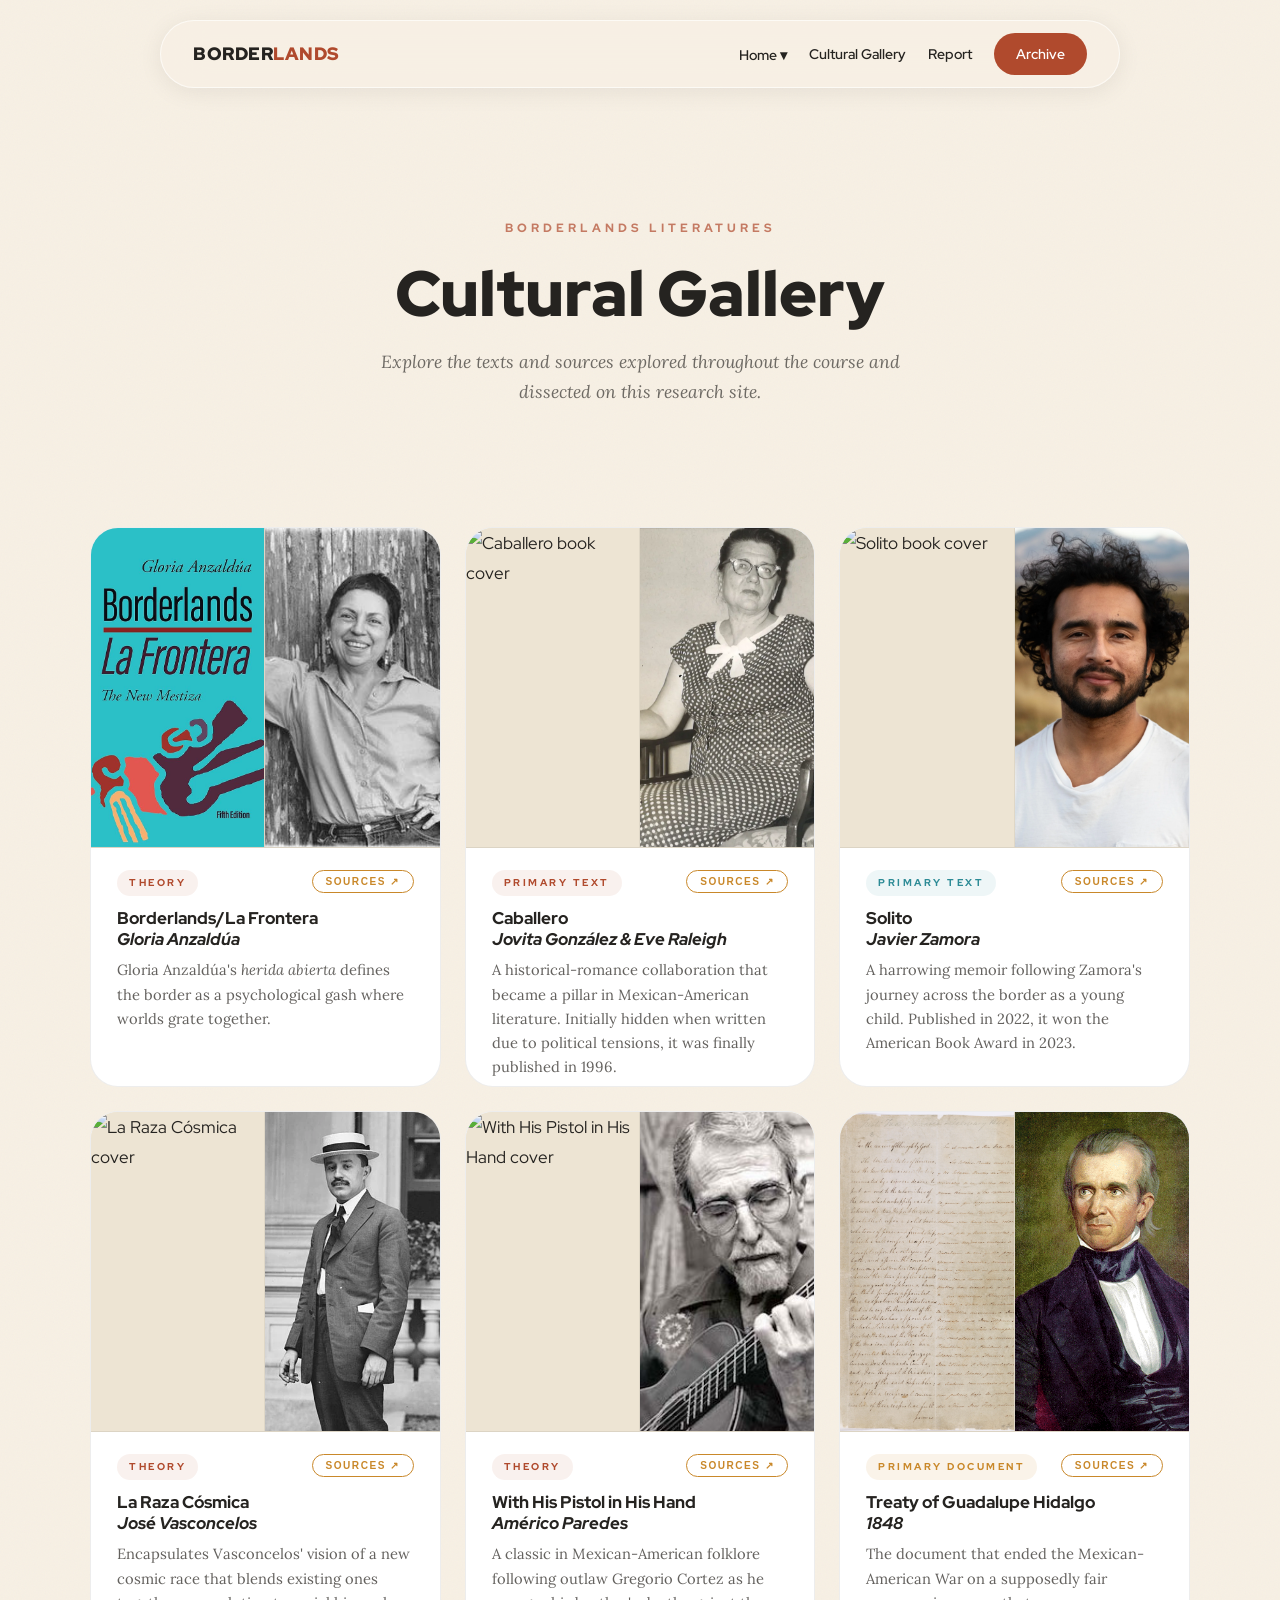
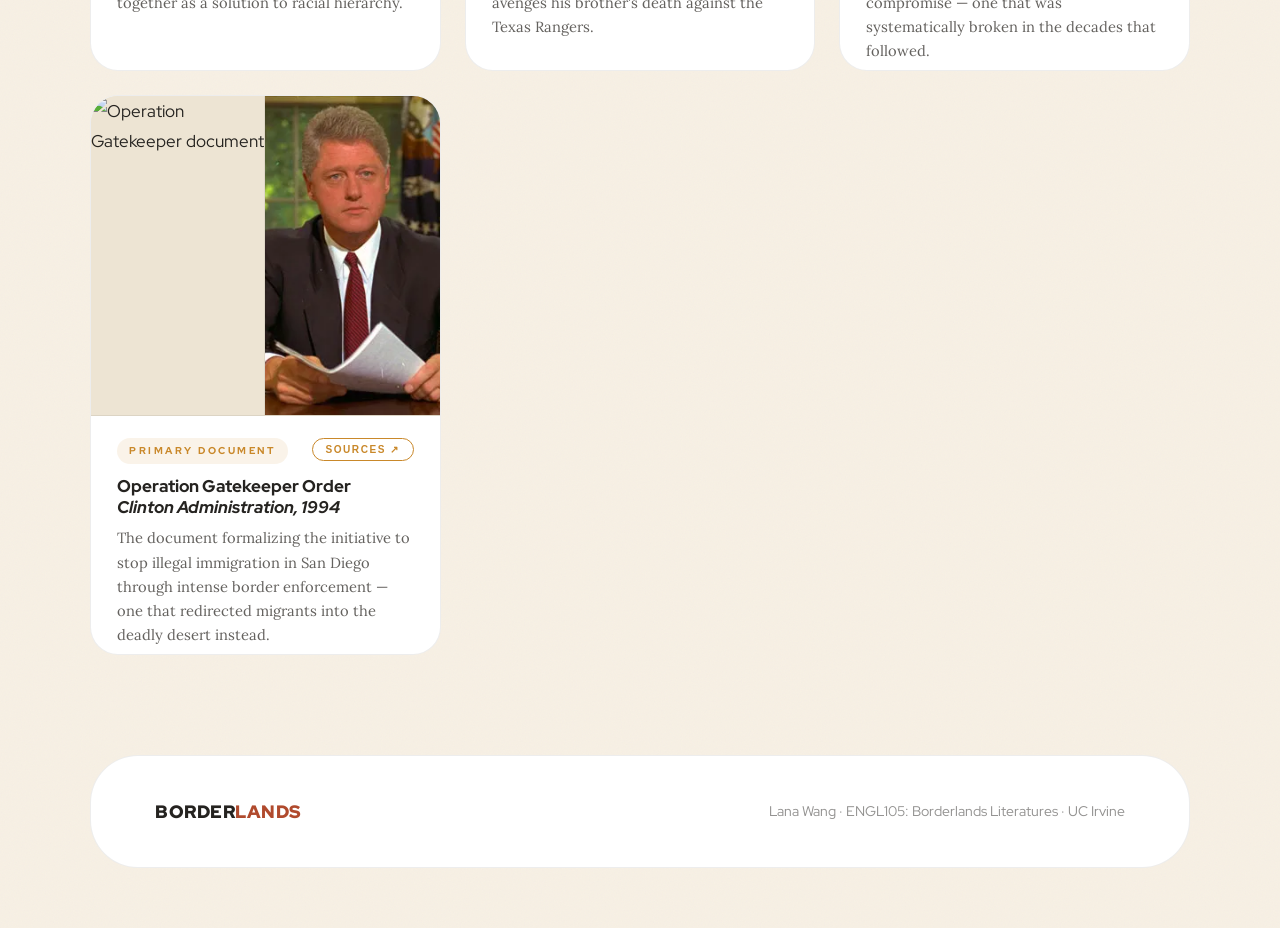
==== gallery.html @ cd2f0e95 "Add files via upload Uploading all files." ====
<!DOCTYPE html>
<html lang="en">
<head>
    <meta charset="UTF-8">
    <meta name="viewport" content="width=device-width, initial-scale=1.0">
    <title>Cultural Gallery | Borderlands</title>
    <link href="https://fonts.googleapis.com/css2?family=Red+Hat+Display:ital,wght@0,400;0,500;0,800;0,900;1,400&family=Lora:ital,wght@0,400;1,400;1,600&display=swap" rel="stylesheet">
    <link rel="stylesheet" href="style.css">
    <link rel="stylesheet" href="otherstyle.css">
</head>
<body>

    <nav class="glass-nav">
        <div class="logo">Border<span>lands</span></div>
        <div class="nav-links">
            <div class="dropdown">
                <a href="index.html" class="dropbtn">Home <span class="chevron">▾</span></a>
                <div class="dropdown-content">
                    <a href="index.html#definition">01. What Is the Borderlands?</a>
                    <a href="index.html#context">02. Historical Context</a>
                    <a href="index.html#anchor">03. Guiding Thread: Caballero</a>
                    <a href="index.html#solito">04. Modern Reality: Solito</a>
                    <a href="index.html#theory">05. Theory</a>
                    <a href="index.html#intersections">06. Intersections</a>
                </div>
            </div>
            <!-- <a href="solidarities.html">Solidarities</a> -->
            <a href="gallery.html">Cultural Gallery</a>
            <a href="report.html">Report</a>
            
            <a href="index.html#archive" class="pill-btn">Archive</a>
        </div>
    </nav>

    <main class="container">

        <header class="gallery-hero">
            <p class="gallery-eyebrow">Borderlands Literatures</p>
            <h1 class="gallery-title">Cultural Gallery</h1>
            <p class="gallery-subtitle">Explore the texts and sources explored throughout the course and dissected on this research site.</p>
        </header>

        <div class="gallery-grid">

            <!-- Card 1: Borderlands/La Frontera -->
            <div class="gallery-card-wrapper" id="gc-1">
                <div class="gallery-card-inner">
                    <div class="gallery-card-front">
                        <div class="card-images">
                            <div class="card-img-slot" onclick="openLightbox(this)">
                                <img src="Card1Pic.jpg" alt="Borderlands/La Frontera cover">
                                <div class="img-expand-hint"><span>Expand</span></div>
                            </div>
                            <div class="card-img-slot" onclick="openLightbox(this)">
                                <img src="Card1author.jpg" alt="Gloria Anzaldúa">
                                <div class="img-expand-hint"><span>Expand</span></div>
                            </div>
                        </div>
                        <div class="card-info">
                            <div class="card-info-top">
                                <span class="card-tag tag-text">Theory</span>
                                <button class="sources-flip-btn" onclick="flipCard('gc-1')">Sources ↗</button>
                            </div>
                            <h3>Borderlands/La Frontera<br><em>Gloria Anzaldúa</em></h3>
                            <p>Gloria Anzaldúa's <em>herida abierta</em> defines the border as a psychological gash where worlds grate together.</p>
                        </div>
                    </div>
                    <div class="gallery-card-back">
                        <p class="card-back-label">Source</p>
                        <p class="card-back-title">Borderlands/La Frontera<br><em>Gloria Anzaldúa</em></p>
                        <a href="https://en.wikipedia.org/wiki/Borderlands/La_Frontera:_The_New_Mestiza" target="_blank" class="card-back-link">
                            Borderlands/La Frontera — Wikipedia <span class="link-arrow">→</span>
                         <a href="https://www.auntlute.com/borderlands" target="_blank" class="card-back-link">
                            Borderlands/La Frontera — Aunt Lute<span class="link-arrow">→</span>
                        </a>
                        <p class="card-back-note">A foundational text in Chicana feminist theory and borderlands studies.</p>
                        <button class="card-back-return" onclick="unflipCard('gc-1')">← Back</button>
                    </div>
                </div>
            </div>

            <!-- Card 2: Caballero -->
            <div class="gallery-card-wrapper" id="gc-2">
                <div class="gallery-card-inner">
                    <div class="gallery-card-front">
                        <div class="card-images">
                            <div class="card-img-slot" onclick="openLightbox(this)">
                                <img src="Card2Pic.jpg" alt="Caballero book cover">
                                <div class="img-expand-hint"><span>Expand</span></div>
                            </div>
                            <div class="card-img-slot" onclick="openLightbox(this)">
                                <img src="Card2author.jpg" alt="Jovita González">
                                <div class="img-expand-hint"><span>Expand</span></div>
                            </div>
                        </div>
                        <div class="card-info">
                            <div class="card-info-top">
                                <span class="card-tag tag-text">Primary Text</span>
                                <button class="sources-flip-btn" onclick="flipCard('gc-2')">Sources ↗</button>
                            </div>
                            <h3>Caballero<br><em>Jovita González &amp; Eve Raleigh</em></h3>
                            <p>A historical-romance collaboration that became a pillar in Mexican-American literature. Initially hidden when written due to political tensions, it was finally published in 1996.</p>
                        </div>
                    </div>
                    <div class="gallery-card-back">
                        <p class="card-back-label">Source</p>
                        <p class="card-back-title">Caballero<br><em>Jovita González &amp; Eve Raleigh</em></p>
                        <a href="https://en.wikipedia.org/wiki/Caballero:_A_Historical_Novel" target="_blank" class="card-back-link">
                            Caballero: A Historical Novel — Wikipedia <span class="link-arrow">→</span>
                            
                            <a href="https://www.tamupress.com/book/9780890967003/caballero/" target="_blank" class="card-back-link">
                            Caballero: A Historical Novel — Texas A&M University Press <span class="link-arrow">→</span>
                        </a>
                        <p class="card-back-note">Texas A&amp;M University Press, 1996. Written in the 1930s–40s, the manuscript remained unpublished for decades before its recovery by José Limón.</p>
                        <button class="card-back-return" onclick="unflipCard('gc-2')">← Back</button>
                    </div>
                </div>
            </div>

            <!-- Card 3: Solito -->
            <div class="gallery-card-wrapper" id="gc-3">
                <div class="gallery-card-inner">
                    <div class="gallery-card-front">
                        <div class="card-images">
                            <div class="card-img-slot" onclick="openLightbox(this)">
                                <img src="Card3Pic.jpg" alt="Solito book cover">
                                <div class="img-expand-hint"><span>Expand</span></div>
                            </div>
                            <div class="card-img-slot" onclick="openLightbox(this)">
                                <img src="Card3author.jpg" alt="Javier Zamora">
                                <div class="img-expand-hint"><span>Expand</span></div>
                            </div>
                        </div>
                        <div class="card-info">
                            <div class="card-info-top">
                                <span class="card-tag tag-solito">Primary Text</span>
                                <button class="sources-flip-btn" onclick="flipCard('gc-3')">Sources ↗</button>
                            </div>
                            <h3>Solito<br><em>Javier Zamora</em></h3>
                            <p>A harrowing memoir following Zamora's journey across the border as a young child. Published in 2022, it won the American Book Award in 2023.</p>
                        </div>
                    </div>
                    <div class="gallery-card-back">
                        <p class="card-back-label">Source</p>
                        <p class="card-back-title">Solito<br><em>Javier Zamora</em></p>
                        <a href="https://revista.drclas.harvard.edu/a-review-of-solito-a-memoir/" target="_blank" class="card-back-link">
                            Solito — ReVista Book Review <span class="link-arrow">→</span>
                        </a>
                        <p class="card-back-note">Review written by Juan R. Palomo. Winner of the 2023 American Book Award and the Lukas Book Prize. Zamora crossed the border alone at age nine in 1999.</p>
                        <button class="card-back-return" onclick="unflipCard('gc-3')">← Back</button>
                    </div>
                </div>
            </div>

            <!-- Card 4: La Raza Cósmica -->
            <div class="gallery-card-wrapper" id="gc-4">
                <div class="gallery-card-inner">
                    <div class="gallery-card-front">
                        <div class="card-images">
                            <div class="card-img-slot" onclick="openLightbox(this)">
                                <img src="Card4Pic.jpg" alt="La Raza Cósmica cover">
                                <div class="img-expand-hint"><span>Expand</span></div>
                            </div>
                            <div class="card-img-slot" onclick="openLightbox(this)">
                                <img src="Card4author.jpg" alt="José Vasconcelos">
                                <div class="img-expand-hint"><span>Expand</span></div>
                            </div>
                        </div>
                        <div class="card-info">
                            <div class="card-info-top">
                                <span class="card-tag tag-text">Theory</span>
                                <button class="sources-flip-btn" onclick="flipCard('gc-4')">Sources ↗</button>
                            </div>
                            <h3>La Raza Cósmica<br><em>José Vasconcelos</em></h3>
                            <p>Encapsulates Vasconcelos' vision of a new cosmic race that blends existing ones together as a solution to racial hierarchy.</p>
                        </div>
                    </div>
                    <div class="gallery-card-back">
                        <p class="card-back-label">Source</p>
                        <p class="card-back-title">La Raza Cósmica<br><em>José Vasconcelos</em></p>
                        <a href="https://en.wikipedia.org/wiki/La_raza_c%C3%B3smica" target="_blank" class="card-back-link">
                            La Raza Cósmica — Wikipedia <span class="link-arrow">→</span>
                        </a>
                        <p class="card-back-note">Originally published 1925. A philosophical essay proposing that Latin America would give rise to a universal "fifth race" transcending racial divisions.</p>
                        <button class="card-back-return" onclick="unflipCard('gc-4')">← Back</button>
                    </div>
                </div>
            </div>

            <!-- Card 5: With His Pistol in His Hand -->
            <div class="gallery-card-wrapper" id="gc-5">
                <div class="gallery-card-inner">
                    <div class="gallery-card-front">
                        <div class="card-images">
                            <div class="card-img-slot" onclick="openLightbox(this)">
                                <img src="Card5Pic.jpg" alt="With His Pistol in His Hand cover">
                                <div class="img-expand-hint"><span>Expand</span></div>
                            </div>
                            <div class="card-img-slot" onclick="openLightbox(this)">
                                <img src="Card5author.jpg" alt="Américo Paredes">
                                <div class="img-expand-hint"><span>Expand</span></div>
                            </div>
                        </div>
                        <div class="card-info">
                            <div class="card-info-top">
                                <span class="card-tag tag-text">Theory</span>
                                <button class="sources-flip-btn" onclick="flipCard('gc-5')">Sources ↗</button>
                            </div>
                            <h3>With His Pistol in His Hand<br><em>Américo Paredes</em></h3>
                            <p>A classic in Mexican-American folklore following outlaw Gregorio Cortez as he avenges his brother's death against the Texas Rangers.</p>
                        </div>
                    </div>
                    <div class="gallery-card-back">
                        <p class="card-back-label">Source</p>
                        <p class="card-back-title">With His Pistol in His Hand<br><em>Américo Paredes</em></p>
                        <a href="https://en.wikipedia.org/wiki/With_His_Pistol_in_His_Hand" target="_blank" class="card-back-link">
                            With His Pistol in His Hand — Wikipedia <span class="link-arrow">→</span>
                        </a>
                        <p class="card-back-note">University of Texas Press, 1958. Revolutionized Borderlands studies by centering the corrido tradition and the Gregorio Cortez legend as acts of cultural resistance.</p>
                        <button class="card-back-return" onclick="unflipCard('gc-5')">← Back</button>
                    </div>
                </div>
            </div>

            <!-- Card 6: Treaty of Guadalupe Hidalgo -->
            <div class="gallery-card-wrapper" id="gc-6">
                <div class="gallery-card-inner">
                    <div class="gallery-card-front">
                        <div class="card-images">
                            <div class="card-img-slot" onclick="openLightbox(this)">
                                <img src="Card6Pic.jpg" alt="Treaty of Guadalupe Hidalgo document">
                                <div class="img-expand-hint"><span>Expand</span></div>
                            </div>
                            <div class="card-img-slot" onclick="openLightbox(this)">
                                <img src="Card6author.jpg" alt="Treaty of Guadalupe Hidalgo context">
                                <div class="img-expand-hint"><span>Expand</span></div>
                            </div>
                        </div>
                        <div class="card-info">
                            <div class="card-info-top">
                                <span class="card-tag tag-document">Primary Document</span>
                                <button class="sources-flip-btn" onclick="flipCard('gc-6')">Sources ↗</button>
                            </div>
                            <h3>Treaty of Guadalupe Hidalgo<br><em>1848</em></h3>
                            <p>The document that ended the Mexican-American War on a supposedly fair compromise — one that was systematically broken in the decades that followed.</p>
                        </div>
                    </div>
                    <div class="gallery-card-back">
                        <p class="card-back-label">Source</p>
                        <p class="card-back-title">Treaty of Guadalupe Hidalgo<br><em>1848</em></p>
                        <a href="https://www.archives.gov/milestone-documents/treaty-of-guadalupe-hidalgo" target="_blank" class="card-back-link">
                            Treaty of Guadalupe Hidalgo — National Archives <span class="link-arrow">→</span>
                        </a>
                        <p class="card-back-note">Signed February 2, 1848. Transferred roughly half of Mexico's territory to the US and promised property rights to Mexican residents — promises rarely honored.</p>
                        <button class="card-back-return" onclick="unflipCard('gc-6')">← Back</button>
                    </div>
                </div>
            </div>

            <!-- Card 7: Operation Gatekeeper -->
            <div class="gallery-card-wrapper" id="gc-7">
                <div class="gallery-card-inner">
                    <div class="gallery-card-front">
                        <div class="card-images">
                            <div class="card-img-slot" onclick="openLightbox(this)">
                                <img src="Card7Pic.jpg" alt="Operation Gatekeeper document">
                                <div class="img-expand-hint"><span>Expand</span></div>
                            </div>
                            <div class="card-img-slot" onclick="openLightbox(this)">
                                <img src="Card7author.jpg" alt="Operation Gatekeeper border enforcement">
                                <div class="img-expand-hint"><span>Expand</span></div>
                            </div>
                        </div>
                        <div class="card-info">
                            <div class="card-info-top">
                                <span class="card-tag tag-document">Primary Document</span>
                                <button class="sources-flip-btn" onclick="flipCard('gc-7')">Sources ↗</button>
                            </div>
                            <h3>Operation Gatekeeper Order<br><em>Clinton Administration, 1994</em></h3>
                            <p>The document formalizing the initiative to stop illegal immigration in San Diego through intense border enforcement — one that redirected migrants into the deadly desert instead.</p>
                        </div>
                    </div>
                    <div class="gallery-card-back">
                        <p class="card-back-label">Source</p>
                        <p class="card-back-title">Operation Gatekeeper Order<br><em>Clinton Administration, 1994</em></p>
                        <a href="https://clinton.presidentiallibraries.us/items/show/36264" target="_blank" class="card-back-link">
                            Operation Gatekeeper — Clinton Digital Library <span class="link-arrow">→</span>
                        </a>
                        <p class="card-back-note">Launched October 1, 1994. By militarizing the San Diego corridor, it funneled migrants into Arizona and New Mexico deserts, where thousands died in the years that followed.</p>
                        <button class="card-back-return" onclick="unflipCard('gc-7')">← Back</button>
                    </div>
                </div>
            </div>

        </div>
    </main>

    <!-- Lightbox -->
    <div class="lightbox" id="lightbox" onclick="closeLightboxBg(event)">
        <div class="lightbox-inner">
            <button class="lightbox-close" onclick="closeLightbox()">✕</button>
            <img id="lightbox-img" src="" alt="">
            <p class="lightbox-caption" id="lightbox-caption"></p>
        </div>
    </div>

    <!-- Footer -->
    <footer class="gallery-footer">
        <div class="logo">Border<span>lands</span></div>
        <p>Lana Wang · ENGL105: Borderlands Literatures · UC Irvine</p>
    </footer>

    <script>
        function flipCard(id) {
            document.getElementById(id).classList.add('flipped');
        }
        function unflipCard(id) {
            document.getElementById(id).classList.remove('flipped');
        }

        /* Pull src and alt directly from the <img> inside the clicked slot */
        function openLightbox(slot) {
            event.stopPropagation();
            const img = slot.querySelector('img');
            document.getElementById('lightbox-img').src = img.src;
            document.getElementById('lightbox-img').alt = img.alt;
            document.getElementById('lightbox-caption').textContent = img.alt;
            document.getElementById('lightbox').classList.add('active');
            document.body.style.overflow = 'hidden';
        }
        function closeLightboxBg(e) {
            if (e.target === document.getElementById('lightbox')) closeLightbox();
        }
        function closeLightbox() {
            document.getElementById('lightbox').classList.remove('active');
            document.body.style.overflow = '';
        }
        document.addEventListener('keydown', (e) => {
            if (e.key === 'Escape') closeLightbox();
        });
    </script>

</body>
</html>
---- style.css ----
/* ============================================================
   CABALLERO AS COMPASS — style.css
   ============================================================ */

/* --- 00. CORE VARIABLES & RESET --- */
:root {
    --terracotta: #B04A2D;
    --terracotta-light: rgba(176, 74, 45, 0.08);
    --turquoise: #2D8B96;
    --turquoise-light: rgba(45, 139, 150, 0.08);
    --gold: #C9882A;
    --gold-light: rgba(201, 136, 42, 0.1);
    --sand: #F7F0E4;
    --sand-dark: #EDE4D3;
    --white: #ffffff;
    --charcoal: #252320;
    --charcoal-mid: #3D3A36;
    --light-border: rgba(0, 0, 0, 0.07);
    --radius-card: 36px;
    --radius-sm: 18px;
}

*, *::before, *::after { box-sizing: border-box; margin: 0; padding: 0; }

html { scroll-behavior: smooth; }

body {
    font-family: 'Red Hat Display', sans-serif;
    background-color: var(--sand);
    color: var(--charcoal);
    line-height: 1.8;
    font-size: 1.05rem;
    /* Subtle grain texture */
    background-image: url("data:image/svg+xml,%3Csvg xmlns='http://www.w3.org/2000/svg' width='300' height='300'%3E%3Cfilter id='n'%3E%3CfeTurbulence type='fractalNoise' baseFrequency='0.75' numOctaves='4' stitchTiles='stitch'/%3E%3C/filter%3E%3Crect width='300' height='300' filter='url(%23n)' opacity='0.03'/%3E%3C/svg%3E");
}

.container { width: 90%; max-width: 1100px; margin: 0 auto; }

/* --- 01. NAVIGATION --- */
.glass-nav {
    display: flex;
    justify-content: space-between;
    align-items: center;
    background: rgba(247, 240, 228, 0.88);
    backdrop-filter: blur(20px);
    -webkit-backdrop-filter: blur(20px);
    padding: 12px 32px;
    margin: 20px auto;
    width: 88%;
    max-width: 960px;
    border-radius: 100px;
    border: 1px solid rgba(255, 255, 255, 0.6);
    position: sticky;
    top: 20px;
    z-index: 2000;
    box-shadow: 0 4px 24px rgba(0,0,0,0.07);
}

.logo {
    font-weight: 900;
    text-transform: uppercase;
    font-size: 1.15rem;
    letter-spacing: 0.5px;
}
.logo span { color: var(--terracotta); }

.nav-links { display: flex; align-items: center; gap: 22px; }
.nav-links a {
    text-decoration: none;
    color: var(--charcoal);
    font-weight: 600;
    font-size: 0.9rem;
    transition: color 0.2s;
}
.nav-links a:hover { color: var(--terracotta); }

.pill-btn {
    background: var(--terracotta);
    color: white !important;
    padding: 8px 22px;
    border-radius: 50px;
    transition: background 0.2s, transform 0.15s !important;
}
.pill-btn:hover { background: #923e24 !important; transform: translateY(-1px); }

.dropdown { position: relative; }
.dropdown-content {
    visibility: hidden;
    opacity: 0;
    position: absolute;
    background-color: var(--white);
    min-width: 270px;
    border-radius: 24px;
    padding: 10px;
    top: calc(100% + 10px);
    left: 50%;
    transform: translateX(-50%) translateY(8px);
    z-index: 2001;
    transition: all 0.25s cubic-bezier(0.16, 1, 0.3, 1);
    box-shadow: 0 20px 50px rgba(0,0,0,0.12);
    border: 1px solid var(--light-border);
}
.dropdown:hover .dropdown-content {
    visibility: visible;
    opacity: 1;
    transform: translateX(-50%) translateY(0);
}
.dropdown-content a {
    padding: 10px 18px;
    display: block;
    font-size: 0.84rem !important;
    font-weight: 500;
    text-decoration: none;
    border-radius: 14px;
    transition: background 0.15s, color 0.15s;
}
.dropdown-content a:hover {
    background-color: var(--sand);
    color: var(--terracotta);
}

/* --- 02. SCROLL REVEAL --- */
.reveal {
    opacity: 0;
    transform: translateY(32px);
    transition: opacity 0.7s cubic-bezier(0.16, 1, 0.3, 1),
                transform 0.7s cubic-bezier(0.16, 1, 0.3, 1);
}
.reveal.revealed {
    opacity: 1;
    transform: translateY(0);
}

/* --- 03. HERO --- */
#hero {
    position: relative;
    padding: 110px 0 80px;
    overflow: hidden;
}

.hero-inner {
    position: relative;
    z-index: 2;
    text-align: center;
}

.hero-eyebrow {
    font-size: 0.75rem;
    font-weight: 800;
    letter-spacing: 4px;
    text-transform: uppercase;
    color: var(--terracotta);
    opacity: 0.7;
    margin-bottom: 30px;
}

.dynamic-title {
    display: flex;
    flex-direction: column;
    align-items: center;
    line-height: 1;
    margin-bottom: 44px;
    gap: 8px;
}
.top-line {
    font-size: clamp(4.5rem, 9vw, 8rem);
    color: var(--terracotta);
    font-weight: 900;
    letter-spacing: -4px;
    font-style: italic;
    font-family: 'Lora', serif;
    line-height: 1;
}
.middle-line {
    font-size: 1.4rem;
    color: var(--gold);
    letter-spacing: 8px;
    text-transform: uppercase;
    font-weight: 500;
    line-height: 1;
}
.bottom-line {
    font-size: clamp(3.5rem, 7vw, 6.5rem);
    color: var(--charcoal);
    font-weight: 900;
    letter-spacing: -2px;
    text-transform: uppercase;
    line-height: 1;
}

.subtitle {
    font-size: 1.2rem;
    max-width: 560px;
    margin: 0 auto 48px;
    opacity: 0.7;
    line-height: 1.7;
    font-family: 'Lora', serif;
    font-style: italic;
}
.subtitle em {
    display: block;
    font-size: 0.9rem;
    opacity: 0.6;
    margin-top: 6px;
    font-family: 'Red Hat Display', sans-serif;
    font-style: normal;
    font-weight: 500;
    letter-spacing: 0.5px;
}

.hero-guiding-q {
    display: block;
    width: 100%;
    max-width: 100%;
    background: var(--white);
    border: 1px solid var(--light-border);
    border-left: 4px solid var(--terracotta);
    border-radius: var(--radius-sm);
    padding: 28px 40px;
    text-align: left;
    box-shadow: 0 4px 20px rgba(0,0,0,0.05);
}
.gq-label {
    display: block;
    font-size: 0.72rem;
    font-weight: 800;
    text-transform: uppercase;
    letter-spacing: 3px;
    color: var(--terracotta);
    margin-bottom: 12px;
}
.hero-guiding-q p {
    font-family: 'Lora', serif;
    font-style: italic;
    font-size: 1.35rem;
    line-height: 1.6;
    color: var(--charcoal-mid);
}

/* Decorative background elements */
.hero-deco { position: absolute; inset: 0; z-index: 1; pointer-events: none; overflow: hidden; }
.deco-circle {
    position: absolute;
    border-radius: 50%;
    border: 1.5px solid rgba(176, 74, 45, 0.12);
}
.deco-c1 {
    width: 600px; height: 600px;
    top: -200px; right: -160px;
}
.deco-c2 {
    width: 320px; height: 320px;
    bottom: -80px; left: -80px;
    border-color: rgba(45, 139, 150, 0.1);
}
.deco-line {
    position: absolute;
    bottom: 0; left: 0; right: 0;
    height: 1px;
    background: linear-gradient(90deg, transparent, rgba(0,0,0,0.06), transparent);
}

/* --- 04. SECTION HEADERS --- */
.content-section {
    padding: 100px 0;
    border-bottom: 1px solid rgba(0,0,0,0.05);
}

.section-header {
    display: flex;
    align-items: baseline;
    gap: 20px;
    margin-bottom: 50px;
}
.section-num {
    font-size: 0.75rem;
    font-weight: 900;
    letter-spacing: 3px;
    color: var(--terracotta);
    opacity: 0.5;
    flex-shrink: 0;
    padding-top: 4px;
}
.section-header h2 {
    font-size: clamp(2rem, 3.5vw, 2.8rem);
    font-weight: 900;
    line-height: 1.1;
}
.solito-header .section-num { color: var(--turquoise); }
.solito-section .section-header h2 { color: var(--charcoal); }

/* --- 05. INTRO CARD (Section 01) --- */
.rich-card {
    background: var(--white);
    border-radius: var(--radius-card);
    padding: 44px;
    border: 1px solid var(--light-border);
    margin-bottom: 40px;
}
.intro-card {
    background: var(--charcoal);
    color: var(--white);
    padding: 60px;
}
.intro-layout {
    display: grid;
    grid-template-columns: 1.5fr 1fr;
    gap: 60px;
    align-items: center;
}
.lead-in {
    font-size: 1.75rem;
    font-weight: 800;
    color: var(--gold);
    line-height: 1.3;
    margin-bottom: 18px;
}
.intro-text p:not(.lead-in) { opacity: 0.8; font-size: 1.1rem; }
.side-quote {
    font-family: 'Lora', serif;
    font-style: italic;
    border-left: 2px solid var(--gold);
    padding-left: 22px;
    opacity: 0.85;
    line-height: 1.6;
    font-size: 1rem;
}
.side-quote cite {
    display: block;
    font-style: normal;
    font-size: 0.8rem;
    opacity: 0.6;
    margin-top: 10px;
    font-family: 'Red Hat Display', sans-serif;
}

/* --- 06. MAP & TIMELINE --- */
.map-timeline-wrapper {
    display: flex;
    flex-direction: column;
    align-items: center;
    width: 100%;
}

.vertical-slider-box {
    position: relative;
    width: fit-content;
    height: 500px;
    overflow: hidden;
    border-radius: 24px;
    margin: 0 auto;
    box-shadow: 0 12px 40px rgba(0,0,0,0.1);
}

.map-layer {
    position: relative;
    height: 500px;
    pointer-events: none;
}
.middle-map, .foreground-map {
    position: absolute;
    inset: 0;
}
.map-layer img {
    width: auto;
    height: 100%;
    display: block;
    object-fit: contain;
}

.visual-scrub-bar {
    position: absolute;
    top: 0; left: 0;
    width: 3px; height: 100%;
    background: var(--terracotta);
    z-index: 10;
    pointer-events: none;
    box-shadow: 0 0 10px rgba(176, 74, 45, 0.4);
}

.map-slider-overlay {
    position: absolute;
    width: 100%; height: 100%;
    top: 0; left: 0;
    background: transparent;
    appearance: none;
    -webkit-appearance: none;
    z-index: 15;
    cursor: ew-resize;
}
.map-slider-overlay::-webkit-slider-thumb {
    appearance: none;
    -webkit-appearance: none;
    width: 10px; height: 1000px;
    background: transparent;
}

.timeline-container {
    position: relative;
    width: 100%;
    max-width: 100%;
    margin: 0 auto 28px;
    padding-top: 38px;
}
.timeline-labels {
    position: absolute;
    top: 0; left: 0;
    width: 100%; height: 28px;
}
.timeline-labels span {
    position: absolute;
    font-weight: 900;
    font-size: 0.8rem;
    letter-spacing: 1px;
    white-space: nowrap;
    opacity: 0.6;
}
.static-year-start { left: 0; }
.static-year-mid { left: 70%; transform: translateX(-50%); }
.static-year-end { right: 0; }

.timeline-track {
    width: 100%; height: 3px;
    background: rgba(0,0,0,0.08);
    position: relative;
    border-radius: 10px;
}
.timeline-slider {
    position: absolute;
    width: 100%;
    top: -10px; left: 0;
    margin: 0; padding: 0;
    appearance: none;
    -webkit-appearance: none;
    background: transparent;
    z-index: 25;
    cursor: pointer;
}
.timeline-slider::-webkit-slider-thumb {
    -webkit-appearance: none;
    appearance: none;
    height: 22px; width: 22px;
    background: var(--terracotta);
    border-radius: 50%;
    border: 4px solid var(--sand);
    box-shadow: 0 3px 10px rgba(176, 74, 45, 0.35);
    cursor: pointer;
    margin-top: -10px;
    transition: transform 0.15s;
}
.timeline-slider::-webkit-slider-thumb:hover { transform: scale(1.15); }
.timeline-slider::-moz-range-thumb {
    height: 22px; width: 22px;
    background: var(--terracotta);
    border-radius: 50%;
    border: none;
    box-shadow: 0 3px 10px rgba(176, 74, 45, 0.35);
    cursor: pointer;
}
.timeline-slider::-webkit-slider-runnable-track {
    width: 100%; height: 3px;
    cursor: pointer;
    background: transparent;
}

/* --- 07. CONTEXT COLUMNS --- */
.context-columns {
    display: flex;
    flex-direction: column;
    gap: 60px;
    margin-top: 60px;
}
.mini-label {
    font-size: 0.72rem;
    text-transform: uppercase;
    letter-spacing: 3px;
    margin-bottom: 20px;
    font-weight: 800;
    text-align: center;
    padding-bottom: 10px;
}
.caballero-label {
    color: var(--terracotta);
    border-bottom: 2px solid var(--terracotta-light);
}
.solito-label {
    color: var(--turquoise);
    border-bottom: 2px solid var(--turquoise-light);
}
.context-node { border-left: 5px solid var(--gold) !important; margin-bottom: 10px; }
.context-node summary { padding: 32px 36px !important; }
.context-node .expanded-content { padding-left: 36px !important; }
.theme-solito.context-node { border-left-color: var(--turquoise) !important; }
.map-card { margin-bottom: 0; }
.map-caption {
    margin-top: 28px;
    font-family: 'Lora', serif;
    font-style: italic;
    font-size: 1rem;
    line-height: 1.75;
    color: var(--charcoal-mid);
    opacity: 0.75;
    border-top: 1px solid var(--light-border);
    padding-top: 20px;
}
.context-columns { margin-top: 40px; }

/* --- 08. ANALYSIS ACCORDION CARDS --- */
.analysis-stack { display: flex; flex-direction: column; gap: 16px; }

.analysis-node {
    background: var(--white);
    border-radius: var(--radius-card);
    border: 1px solid var(--light-border);
    border-left: 8px solid var(--terracotta);
    overflow: hidden;
    list-style: none;
    transition: box-shadow 0.25s, transform 0.25s;
}
.analysis-node:hover {
    box-shadow: 0 8px 28px rgba(0,0,0,0.07);
    transform: translateY(-1px);
}
.analysis-node[open] {
    box-shadow: 0 12px 36px rgba(0,0,0,0.09);
}
.analysis-node summary {
    padding: 44px 40px;
    cursor: pointer;
    list-style: none;
    display: flex;
    justify-content: space-between;
    align-items: center;
    gap: 20px;
    user-select: none;
}
.analysis-node summary::-webkit-details-marker { display: none; }

.summary-content { display: flex; align-items: center; gap: 24px; flex: 1; min-width: 0; }
.step-num {
    font-weight: 900;
    color: var(--gold);
    font-size: 1.3rem;
    flex-shrink: 0;
    width: 36px;
}
.summary-text h4 {
    font-weight: 800;
    text-transform: uppercase;
    font-size: 0.82rem;
    letter-spacing: 1px;
    color: var(--terracotta);
    margin-bottom: 6px;
}
.summary-text p {
    font-size: 1.05rem;
    color: var(--charcoal);
    opacity: 0.72;
    line-height: 1.5;
    max-width: 680px;
}
.expand-icon {
    font-size: 1.5rem;
    color: var(--gold);
    transition: transform 0.3s cubic-bezier(0.16, 1, 0.3, 1),
                color 0.2s;
    flex-shrink: 0;
    line-height: 1;
    font-weight: 300;
}
.analysis-node[open] .expand-icon {
    transform: rotate(135deg);
    color: var(--terracotta);
}

.expanded-content {
    padding: 40px 40px 52px 100px;
    border-top: 1px solid var(--light-border);
    background: #fefcf9;
    font-family: 'Lora', serif;
    font-size: 1.15rem;
    line-height: 1.9;
    color: var(--charcoal-mid);
}

/* --- 09. SOLITO THEME --- */
.solito-section .section-header { /* handled by .solito-header */ }
.theme-solito { border-left: 8px solid var(--turquoise) !important; }
.theme-solito .step-num,
.theme-solito .expand-icon { color: var(--turquoise); }
.theme-solito h4 { color: var(--turquoise) !important; }
.theme-solito[open] .expand-icon { color: var(--turquoise); filter: brightness(0.8); }

/* --- 10. BLOCKQUOTES --- */
.analysis-quote {
    font-family: 'Lora', serif;
    font-style: italic;
    border-left: 3px solid var(--turquoise);
    padding: 16px 24px;
    margin: 28px 0;
    background: var(--turquoise-light);
    border-radius: 0 var(--radius-sm) var(--radius-sm) 0;
    color: var(--charcoal);
    line-height: 1.7;
    font-size: 1.1rem;
}
.analysis-quote.quote-terracotta {
    border-left-color: var(--terracotta);
    background: var(--terracotta-light);
}
.analysis-quote cite {
    display: block;
    font-style: normal;
    font-family: 'Red Hat Display', sans-serif;
    font-size: 0.8rem;
    opacity: 0.55;
    margin-top: 8px;
}

/* --- 11. GLOSSARY TOOLTIP --- */
.glossary-point {
    border-bottom: 2px dotted var(--terracotta);
    cursor: help;
    font-weight: 700;
    color: var(--terracotta);
    transition: background 0.15s;
}
.glossary-point:hover { background: var(--terracotta-light); border-radius: 3px; }

.solito-section .glossary-point {
    border-bottom-color: var(--turquoise);
    color: var(--turquoise);
}
.solito-section .glossary-point:hover { background: var(--turquoise-light); }

/* Hidden definition store */
.glossary-defs { display: none; }

/* Floating tooltip */
.glossary-tooltip {
    position: fixed;
    z-index: 9999;
    background: var(--charcoal);
    color: var(--white);
    padding: 12px 18px;
    border-radius: var(--radius-sm);
    font-size: 0.85rem;
    line-height: 1.5;
    max-width: 280px;
    pointer-events: none;
    opacity: 0;
    transform: translateY(4px);
    transition: opacity 0.2s, transform 0.2s;
    box-shadow: 0 8px 24px rgba(0,0,0,0.2);
}
.glossary-tooltip.visible {
    opacity: 1;
    transform: translateY(0);
}

/* --- 12. THEORY CARDS --- */
.theory-card {
    border-left-width: 8px !important;
    border-left-style: solid !important;
}
.anzaldua { border-left-color: var(--terracotta) !important; }
.vasconcelos { border-left-color: var(--gold) !important; }
.paredes { border-left-color: var(--charcoal-mid) !important; }

.theory-card .summary-content { gap: 20px; }
.theory-card h3 {
    font-size: 1.3rem;
    font-weight: 800;
    margin-bottom: 8px;
}
.theory-card p {
    font-size: 1.05rem;
    opacity: 0.72;
    line-height: 1.55;
    max-width: 700px;
}

.category {
    display: inline-block;
    font-size: 0.68rem;
    font-weight: 800;
    text-transform: uppercase;
    letter-spacing: 2.5px;
    padding: 5px 14px;
    border-radius: 20px;
    margin-bottom: 10px;
}
.cat-terracotta { background: var(--terracotta-light); color: var(--terracotta); }
.cat-gold { background: var(--gold-light); color: var(--gold); }
.cat-charcoal { background: rgba(37, 35, 32, 0.07); color: var(--charcoal-mid); }

.theory-expanded {
    padding-left: 40px; /* theory cards have no step-num, so no deep indent */
}

/* --- 13. INTERSECTIONS GRID --- */
.intersections-grid {
    display: grid;
    grid-template-columns: repeat(3, 1fr);
    gap: 20px;
}
.intersection-card {
    padding: 36px;
    border-radius: var(--radius-card);
    color: var(--white);
    transition: transform 0.25s cubic-bezier(0.16, 1, 0.3, 1),
                box-shadow 0.25s;
}
.intersection-card:hover {
    transform: translateY(-4px);
    box-shadow: 0 16px 40px rgba(0,0,0,0.15);
}
.intersection-card .category {
    background: rgba(255,255,255,0.2);
    color: var(--white);
}
.intersection-card h3 {
    font-size: 1.1rem;
    font-weight: 800;
    margin-bottom: 10px;
    line-height: 1.3;
}
.intersection-card p { font-size: 1rem; opacity: 0.85; line-height: 1.55; }
.theme-gold { background: var(--gold); }
.theme-teal { background: var(--turquoise); }
.theme-charcoal { background: var(--charcoal); }

/* --- 14. FOOTER --- */
.footer-card {
    background: var(--white);
    border: 1px solid var(--light-border);
    padding: 56px 64px;
    border-radius: 48px;
    margin: 40px auto 60px;
    max-width: 1100px;
}
.footer-inner {
    display: flex;
    justify-content: space-between;
    align-items: flex-end;
    gap: 40px;
}
.footer-logo { font-size: 1.3rem; margin-bottom: 12px; }
.footer-sub {
    font-family: 'Lora', serif;
    font-style: italic;
    font-size: 0.95rem;
    color: var(--charcoal-mid);
    opacity: 0.6;
    max-width: 360px;
    line-height: 1.5;
}
.footer-right {
    text-align: right;
    font-size: 0.85rem;
    opacity: 0.5;
    line-height: 1.9;
}
.footer-credit { font-weight: 800; font-size: 1rem; opacity: 1; }

/* --- 15. TYPOGRAPHY UTILITIES --- */
em { font-style: italic; }
strong { font-weight: 800; }

/* --- FLOATING GUIDING QUESTION BUTTON --- */
.gq-float-btn {
    position: fixed;
    right: 10px;
    top: 22%;
    transform: translateY(-50%);
    z-index: 1500;
    display: none;
    cursor: pointer;
    background: none;
    border: none;
    padding: 0;
}
.gq-float-btn.visible { display: flex; }

.gq-float-pill {
    background: var(--terracotta);
    color: var(--white);
    border-radius: 50px;
    padding: 14px 12px;
    font-family: 'Red Hat Display', sans-serif;
    font-size: 0.65rem;
    font-weight: 800;
    text-transform: uppercase;
    letter-spacing: 2.5px;
    box-shadow: 0 4px 16px rgba(176, 74, 45, 0.35);
    transition: transform 0.2s, box-shadow 0.2s;
    white-space: nowrap;
    writing-mode: vertical-rl;
    text-orientation: mixed;
    transform: rotate(180deg);
}
.gq-float-btn:hover .gq-float-pill {
    box-shadow: 0 8px 24px rgba(176, 74, 45, 0.5);
}

.gq-float-popup {
    position: fixed;
    right: 60px;
    top: 22%;
    transform: translateY(-50%) translateX(12px);
    z-index: 1499;
    background: var(--white);
    border: 1px solid var(--light-border);
    border-left: 4px solid var(--terracotta);
    border-radius: var(--radius-sm);
    padding: 24px 32px;
    max-width: 400px;
    box-shadow: 0 12px 40px rgba(0,0,0,0.12);
    opacity: 0;
    pointer-events: none;
    transition: opacity 0.25s cubic-bezier(0.16, 1, 0.3, 1),
                transform 0.25s cubic-bezier(0.16, 1, 0.3, 1);
}
.gq-float-popup.show {
    opacity: 1;
    pointer-events: auto;
    transform: translateY(-50%) translateX(0);
}
.gq-float-popup .gq-label {
    font-size: 0.68rem;
    font-weight: 800;
    text-transform: uppercase;
    letter-spacing: 3px;
    color: var(--terracotta);
    margin-bottom: 10px;
    display: block;
}
.gq-float-popup p {
    font-family: 'Lora', serif;
    font-style: italic;
    font-size: 1.05rem;
    line-height: 1.6;
    color: var(--charcoal-mid);
}

/* --- 16. FLIP CARD SOURCES --- */
.flip-card-wrapper {
    perspective: 1200px;
    margin-bottom: 10px;
}
.flip-card-inner {
    position: relative;
    transition: transform 0.55s cubic-bezier(0.16, 1, 0.3, 1);
    transform-style: preserve-3d;
}
.flip-card-wrapper.flipped .flip-card-inner {
    transform: rotateY(180deg);
}
.flip-card-front,
.flip-card-back {
    backface-visibility: hidden;
    -webkit-backface-visibility: hidden;
}
.flip-card-back {
    position: absolute;
    inset: 0;
    transform: rotateY(180deg);
    background: var(--white);
    color: var(--charcoal);
    border-radius: var(--radius-card);
    padding: 32px 36px;
    display: flex;
    flex-direction: column;
    justify-content: center;
    gap: 14px;
    border: 1px solid var(--light-border);
}
.flip-card-back h5 {
    font-size: 0.7rem;
    font-weight: 800;
    text-transform: uppercase;
    letter-spacing: 3px;
    color: var(--terracotta);
    margin-bottom: 4px;
}
.flip-card-back ul {
    list-style: none;
    display: flex;
    flex-direction: column;
    gap: 8px;
}
.flip-card-back ul li a {
    color: var(--charcoal-mid);
    text-decoration: none;
    font-size: 0.82rem;
    line-height: 1.4;
    border-bottom: 1px solid var(--light-border);
    padding-bottom: 2px;
    transition: color 0.2s, border-color 0.2s;
    word-break: break-all;
}
.flip-card-back ul li a:hover {
    color: var(--terracotta);
    border-bottom-color: var(--terracotta);
}
.sources-btn {
    display: inline-flex;
    align-items: center;
    gap: 6px;
    margin-top: 16px;
    font-size: 0.72rem;
    font-weight: 800;
    text-transform: uppercase;
    letter-spacing: 2px;
    color: var(--gold);
    background: none;
    border: 1.5px solid var(--gold);
    border-radius: 50px;
    padding: 7px 16px;
    cursor: pointer;
    transition: background 0.2s, color 0.2s;
    align-self: flex-start;
}
.sources-btn:hover {
    background: var(--gold);
    color: var(--white);
}
.flip-back-btn {
    display: inline-flex;
    align-items: center;
    gap: 6px;
    font-size: 0.72rem;
    font-weight: 800;
    text-transform: uppercase;
    letter-spacing: 2px;
    color: var(--charcoal-mid);
    background: none;
    border: 1.5px solid var(--light-border);
    border-radius: 50px;
    padding: 7px 16px;
    cursor: pointer;
    transition: border-color 0.2s, color 0.2s;
    margin-top: 8px;
    align-self: flex-start;
}
.flip-back-btn:hover {
    border-color: var(--charcoal-mid);
    color: var(--white);
}

/* --- 17. RESPONSIVE --- */
@media (max-width: 820px) {
    .context-columns { grid-template-columns: 1fr; gap: 50px; }
    .intersections-grid { grid-template-columns: 1fr; }
    .intro-layout { grid-template-columns: 1fr; gap: 36px; }
    .glass-nav { width: 94%; padding: 10px 20px; }
    .expanded-content { padding-left: 40px; }
    .footer-inner { flex-direction: column; align-items: flex-start; }
    .footer-right { text-align: left; }
    .top-line { letter-spacing: -2px; }
}
---- otherstyle.css ----
/* ============================================================
   GALLERY.CSS — Cultural Gallery page styles
   ============================================================ */

/* ── Hero ── */
.gallery-hero {
    padding: 110px 0 60px;
    text-align: center;
}
.gallery-eyebrow {
    font-size: 0.75rem;
    font-weight: 800;
    letter-spacing: 4px;
    text-transform: uppercase;
    color: var(--terracotta);
    opacity: 0.7;
    margin-bottom: 20px;
}
.gallery-title {
    font-size: clamp(2.8rem, 5vw, 4.2rem);
    font-weight: 900;
    line-height: 1.05;
    margin-bottom: 20px;
    color: var(--charcoal);
}
.gallery-subtitle {
    font-family: 'Lora', serif;
    font-style: italic;
    font-size: 1.1rem;
    opacity: 0.65;
    max-width: 560px;
    margin: 0 auto 60px;
    line-height: 1.7;
}

/* ── Grid: 3-col desktop, 2-col laptop, 1-col mobile ── */
.gallery-grid {
    display: grid;
    grid-template-columns: repeat(3, 1fr);
    gap: 24px;
    padding-bottom: 100px;
    align-items: start;
}

/* ── Flip wrapper ── */
.gallery-card-wrapper {
    perspective: 1400px;
}
/* Fixed height so front and back are the same size */
.gallery-card-inner {
    position: relative;
    height: 560px;
    transition: transform 0.6s cubic-bezier(0.16, 1, 0.3, 1);
    transform-style: preserve-3d;
}
.gallery-card-wrapper.flipped .gallery-card-inner {
    transform: rotateY(180deg);
}

/* ── Front & Back shared ── */
.gallery-card-front,
.gallery-card-back {
    backface-visibility: hidden;
    -webkit-backface-visibility: hidden;
    border-radius: 28px;
    border: 1px solid var(--light-border);
    background: var(--white);
    overflow: hidden;
    position: absolute;
    inset: 0;
}

/* Front is just stacked normally (not rotated) */
.gallery-card-front {
    display: flex;
    flex-direction: column;
    cursor: default;
    transition: transform 0.3s cubic-bezier(0.16, 1, 0.3, 1),
                box-shadow 0.3s cubic-bezier(0.16, 1, 0.3, 1);
}
.gallery-card-wrapper:not(.flipped) .gallery-card-front:hover {
    transform: translateY(-4px);
    box-shadow: 0 16px 48px rgba(0,0,0,0.10);
}

.gallery-card-back {
    transform: rotateY(180deg);
    display: flex;
    flex-direction: column;
    justify-content: center;
    padding: 40px 44px;
    gap: 20px;
}

/* ── Dual image row ──
   Fixed height image area; images use contain so nothing is cropped
*/
.card-images {
    display: grid;
    grid-template-columns: 1fr 1fr;
    background: var(--sand-dark);
    border-bottom: 1px solid var(--light-border);
    height: 320px;
    flex-shrink: 0;
}
.card-img-slot {
    position: relative;
    overflow: hidden;
    background: var(--sand-dark);
    cursor: zoom-in;
    display: flex;
    align-items: center;
    justify-content: center;
    height: 100%;
}
.card-img-slot:first-child {
    border-right: 1px solid rgba(0,0,0,0.06);
}
.card-img-slot img {
    width: 100%;
    height: 100%;
    object-fit: cover;
    object-position: center top;
    display: block;
    transition: transform 0.45s cubic-bezier(0.16, 1, 0.3, 1);
}
.card-img-slot:hover img {
    transform: scale(1.05);
}

/* ── Expand hint ── */
.img-expand-hint {
    position: absolute;
    inset: 0;
    background: rgba(37, 35, 32, 0);
    display: flex;
    align-items: flex-end;
    justify-content: flex-start;
    padding: 10px 12px;
    transition: background 0.25s;
    pointer-events: none;
}
.card-img-slot:hover .img-expand-hint {
    background: rgba(37, 35, 32, 0.18);
}
.img-expand-hint span {
    background: rgba(255,255,255,0.95);
    color: var(--charcoal);
    font-size: 0.62rem;
    font-weight: 800;
    text-transform: uppercase;
    letter-spacing: 1.5px;
    padding: 5px 10px;
    border-radius: 50px;
    opacity: 0;
    transform: translateY(4px);
    transition: opacity 0.2s, transform 0.2s;
}
.card-img-slot:hover .img-expand-hint span {
    opacity: 1;
    transform: translateY(0);
}

/* ── Card info ── */
.card-info {
    padding: 22px 26px 26px;
}
.card-info-top {
    display: flex;
    align-items: flex-start;
    justify-content: space-between;
    gap: 12px;
    margin-bottom: 12px;
}
.card-tag {
    display: inline-block;
    font-size: 0.63rem;
    font-weight: 800;
    text-transform: uppercase;
    letter-spacing: 2.5px;
    padding: 4px 12px;
    border-radius: 20px;
    flex-shrink: 0;
}
.tag-text     { background: var(--terracotta-light); color: var(--terracotta); }
.tag-document { background: var(--gold-light);       color: var(--gold); }
.tag-solito   { background: var(--turquoise-light);  color: var(--turquoise); }

.sources-flip-btn {
    display: inline-flex;
    align-items: center;
    gap: 5px;
    font-size: 0.63rem;
    font-weight: 800;
    text-transform: uppercase;
    letter-spacing: 1.5px;
    color: var(--gold);
    background: none;
    border: 1.5px solid var(--gold);
    border-radius: 50px;
    padding: 5px 13px;
    cursor: pointer;
    transition: background 0.2s, color 0.2s;
    white-space: nowrap;
    flex-shrink: 0;
}
.sources-flip-btn:hover {
    background: var(--gold);
    color: var(--white);
}

.card-info h3 {
    font-size: 1.05rem;
    font-weight: 800;
    line-height: 1.3;
    margin-bottom: 7px;
    color: var(--charcoal);
}
.card-info p {
    font-family: 'Lora', serif;
    font-size: 0.92rem;
    line-height: 1.65;
    color: var(--charcoal-mid);
    opacity: 0.8;
    margin: 0;
}

/* ── Back of card ── */
.card-back-label {
    font-size: 0.7rem;
    font-weight: 800;
    text-transform: uppercase;
    letter-spacing: 3px;
    color: var(--terracotta);
}
.card-back-title {
    font-size: 1.3rem;
    font-weight: 800;
    color: var(--charcoal);
    line-height: 1.25;
}
.card-back-title em {
    font-family: 'Lora', serif;
    font-weight: 400;
    font-style: italic;
    font-size: 1.1rem;
    color: var(--charcoal-mid);
    display: block;
}
.card-back-link {
    display: flex;
    align-items: center;
    gap: 10px;
    text-decoration: none;
    color: var(--charcoal);
    font-size: 1.05rem;
    font-weight: 700;
    line-height: 1.4;
    border-bottom: 2px solid var(--light-border);
    padding-bottom: 16px;
    transition: color 0.2s, border-color 0.2s;
}
.card-back-link:hover {
    color: var(--terracotta);
    border-bottom-color: var(--terracotta);
}
.link-arrow {
    font-size: 1.1rem;
    flex-shrink: 0;
    transition: transform 0.2s;
}
.card-back-link:hover .link-arrow {
    transform: translateX(4px);
}
.card-back-note {
    font-family: 'Lora', serif;
    font-style: italic;
    font-size: 0.9rem;
    color: var(--charcoal-mid);
    opacity: 0.65;
    line-height: 1.55;
}
.card-back-return {
    display: inline-flex;
    align-items: center;
    gap: 6px;
    font-size: 0.7rem;
    font-weight: 800;
    text-transform: uppercase;
    letter-spacing: 2px;
    color: var(--charcoal-mid);
    background: none;
    border: 1.5px solid var(--light-border);
    border-radius: 50px;
    padding: 8px 18px;
    cursor: pointer;
    transition: border-color 0.2s, color 0.2s;
    align-self: flex-start;
}
.card-back-return:hover {
    border-color: var(--charcoal-mid);
    color: var(--charcoal);
}

/* ── Lightbox ── */
.lightbox {
    position: fixed;
    inset: 0;
    z-index: 9000;
    background: rgba(37, 35, 32, 0.92);
    display: flex;
    align-items: center;
    justify-content: center;
    padding: 40px;
    opacity: 0;
    pointer-events: none;
    transition: opacity 0.3s cubic-bezier(0.16, 1, 0.3, 1);
    backdrop-filter: blur(8px);
    -webkit-backdrop-filter: blur(8px);
}
.lightbox.active {
    opacity: 1;
    pointer-events: auto;
}
.lightbox-inner {
    position: relative;
    max-width: 88vw;
    max-height: 88vh;
    transform: scale(0.94) translateY(12px);
    transition: transform 0.35s cubic-bezier(0.16, 1, 0.3, 1);
    display: flex;
    flex-direction: column;
    align-items: center;
}
.lightbox.active .lightbox-inner {
    transform: scale(1) translateY(0);
}
.lightbox-inner img {
    display: block;
    max-width: 100%;
    max-height: 78vh;
    width: auto;
    height: auto;
    border-radius: 16px;
    box-shadow: 0 32px 80px rgba(0,0,0,0.5);
    object-fit: contain;
    background: var(--sand-dark);
}
.lightbox-caption {
    margin-top: 16px;
    text-align: center;
    color: rgba(255,255,255,0.72);
    font-family: 'Lora', serif;
    font-style: italic;
    font-size: 0.95rem;
}
.lightbox-close {
    position: absolute;
    top: -18px;
    right: -18px;
    width: 40px;
    height: 40px;
    background: var(--white);
    border: none;
    border-radius: 50%;
    font-size: 1rem;
    cursor: pointer;
    display: flex;
    align-items: center;
    justify-content: center;
    color: var(--charcoal);
    box-shadow: 0 4px 16px rgba(0,0,0,0.2);
    transition: transform 0.2s;
    font-weight: 800;
    z-index: 10;
}
.lightbox-close:hover { transform: scale(1.12); }

/* ── Footer ── */
.gallery-footer {
    background: var(--white);
    border: 1px solid var(--light-border);
    padding: 40px 64px;
    border-radius: 48px;
    margin: 0 auto 60px;
    max-width: 1100px;
    display: flex;
    justify-content: space-between;
    align-items: center;
}
.gallery-footer .logo {
    font-weight: 900;
    text-transform: uppercase;
    font-size: 1.1rem;
}
.gallery-footer .logo span { color: var(--terracotta); }
.gallery-footer p { font-size: 0.85rem; opacity: 0.5; }

/* ── Responsive ── */

/* Laptop: 2 columns (769px–1100px) */
@media (max-width: 1100px) and (min-width: 769px) {
    .gallery-grid {
        grid-template-columns: repeat(2, 1fr);
    }
}

/* Tablet / mobile: 1 column */
@media (max-width: 768px) {
    .gallery-grid {
        grid-template-columns: 1fr;
    }
    .gallery-card-inner {
        height: 520px;
    }
    .card-images {
        height: 260px;
    }
    .gallery-footer {
        flex-direction: column;
        gap: 16px;
        padding: 32px;
        text-align: center;
    }
}
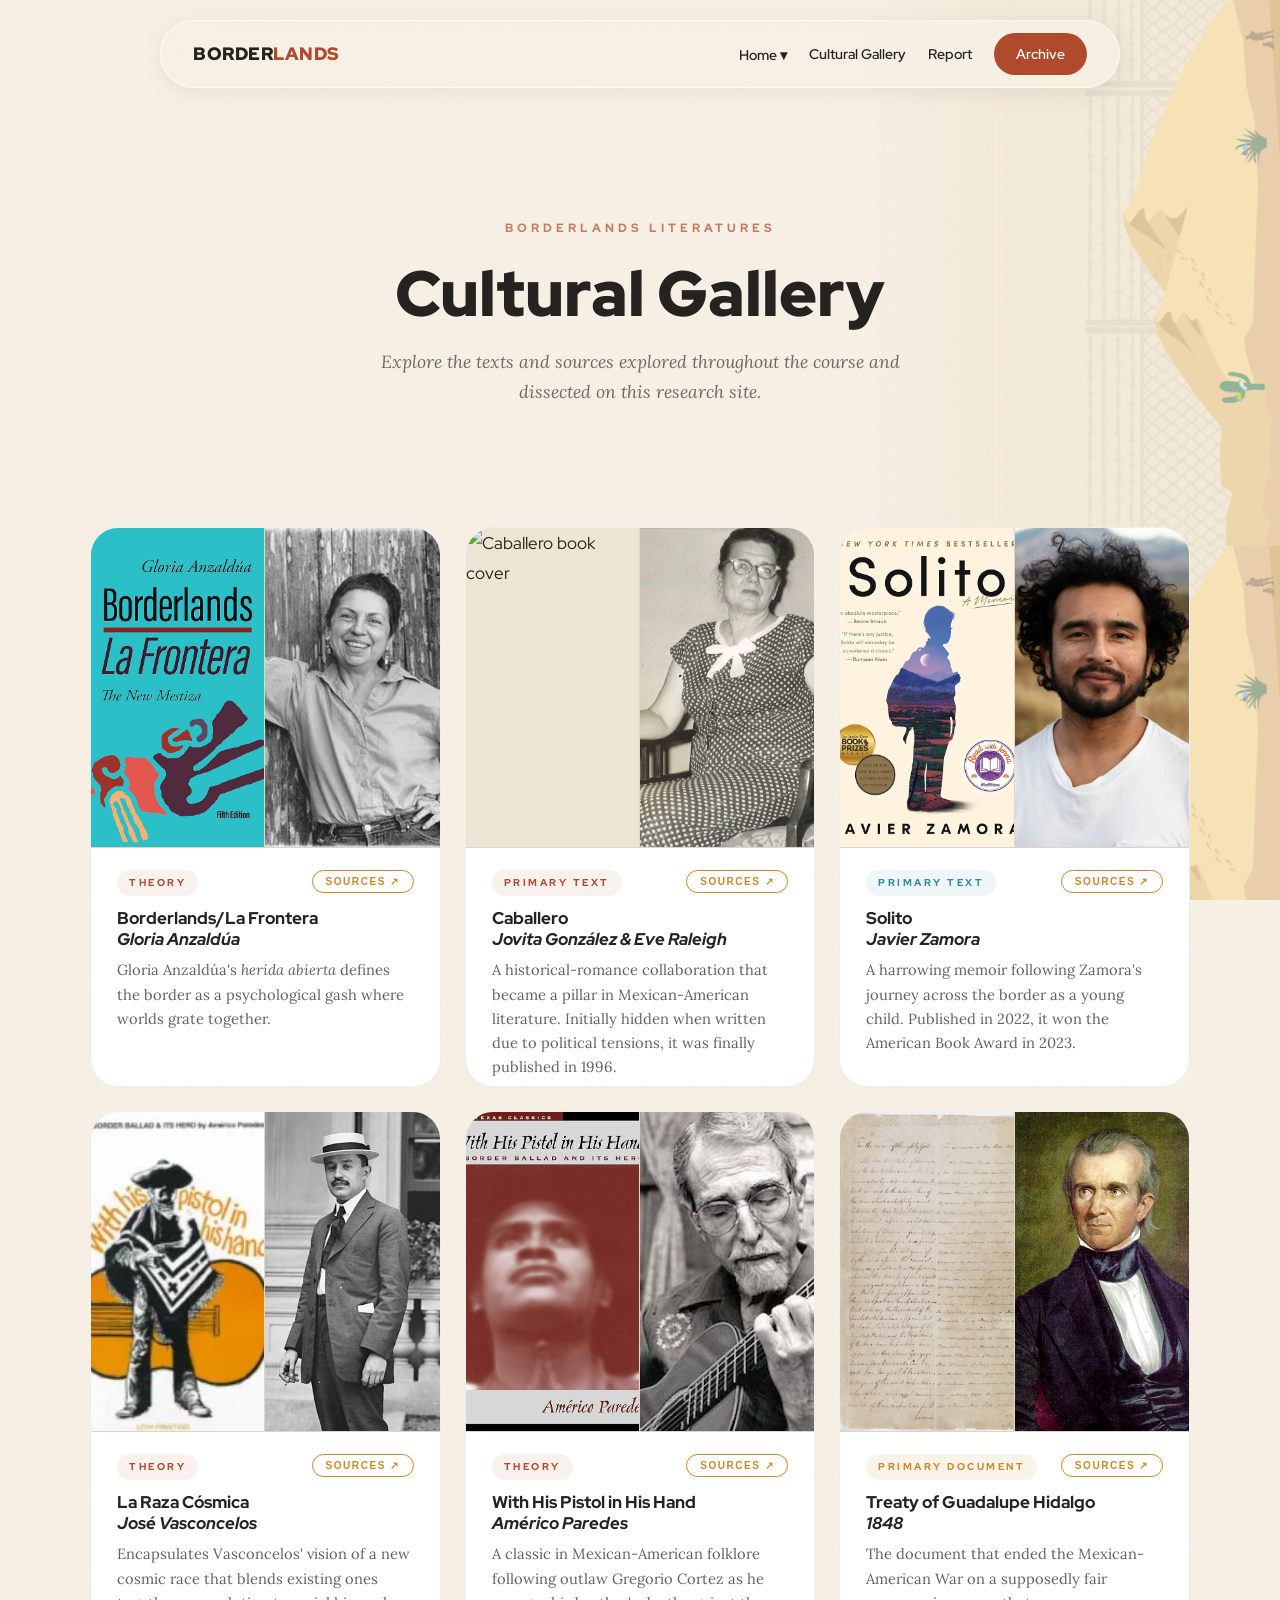
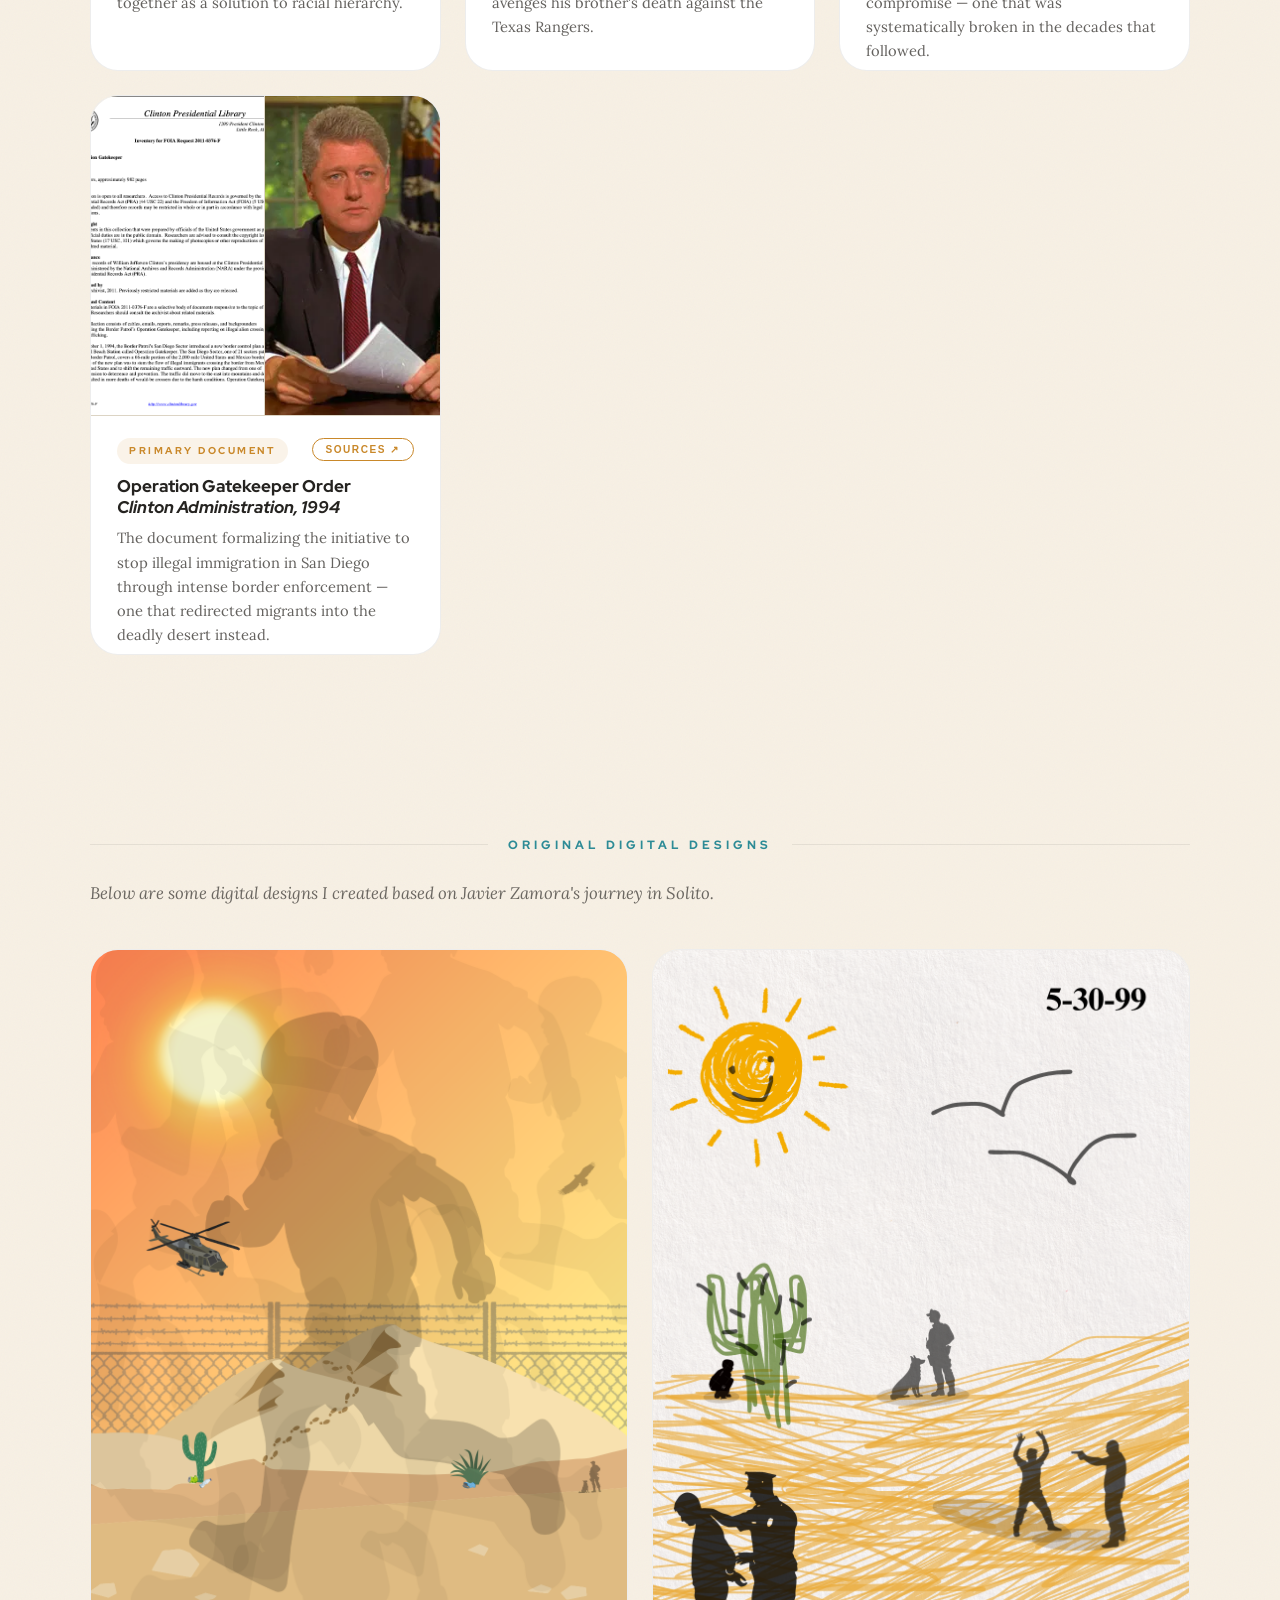
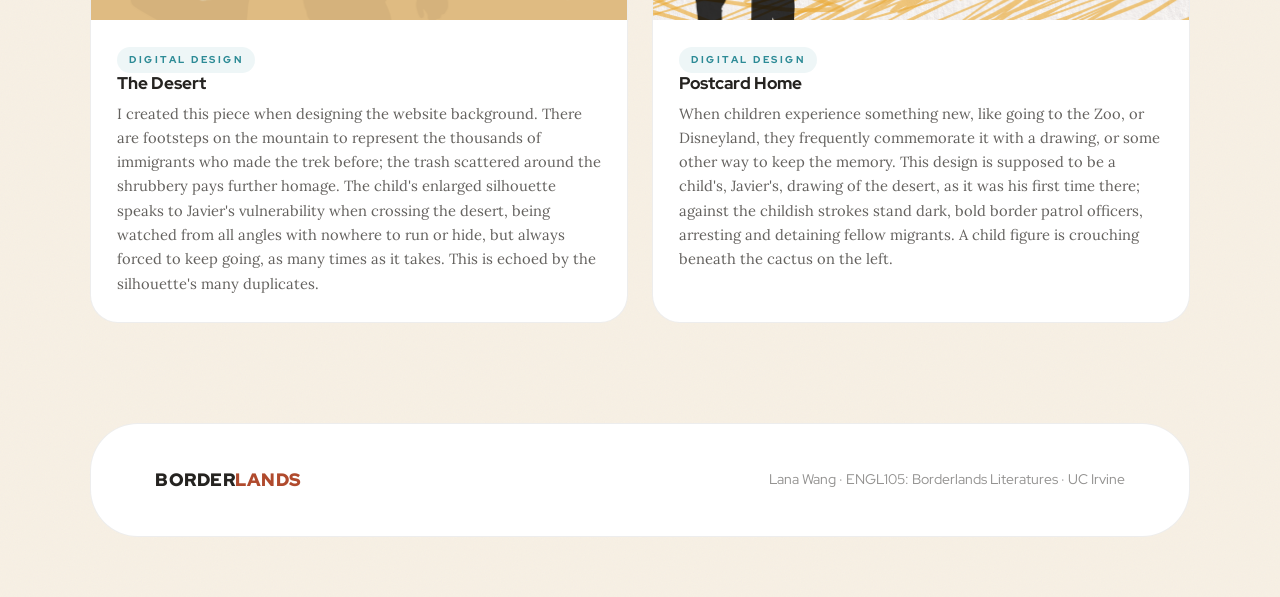
==== commit 252d93cd: "Add files via upload Updated aesthetics and background" ====
--- a/gallery.html
+++ b/gallery.html
@@ -85,7 +85,7 @@
                     <div class="gallery-card-front">
                         <div class="card-images">
                             <div class="card-img-slot" onclick="openLightbox(this)">
-                                <img src="Card2Pic.jpg" alt="Caballero book cover">
+                                <img src="Card2pic.jpg" alt="Caballero book cover">
                                 <div class="img-expand-hint"><span>Expand</span></div>
                             </div>
                             <div class="card-img-slot" onclick="openLightbox(this)">
@@ -123,7 +123,7 @@
                     <div class="gallery-card-front">
                         <div class="card-images">
                             <div class="card-img-slot" onclick="openLightbox(this)">
-                                <img src="Card3Pic.jpg" alt="Solito book cover">
+                                <img src="Card3pic.jpg" alt="Solito book cover">
                                 <div class="img-expand-hint"><span>Expand</span></div>
                             </div>
                             <div class="card-img-slot" onclick="openLightbox(this)">
@@ -158,7 +158,7 @@
                     <div class="gallery-card-front">
                         <div class="card-images">
                             <div class="card-img-slot" onclick="openLightbox(this)">
-                                <img src="Card4Pic.jpg" alt="La Raza Cósmica cover">
+                                <img src="Card4pic.jpg" alt="La Raza Cósmica cover">
                                 <div class="img-expand-hint"><span>Expand</span></div>
                             </div>
                             <div class="card-img-slot" onclick="openLightbox(this)">
@@ -193,7 +193,7 @@
                     <div class="gallery-card-front">
                         <div class="card-images">
                             <div class="card-img-slot" onclick="openLightbox(this)">
-                                <img src="Card5Pic.jpg" alt="With His Pistol in His Hand cover">
+                                <img src="Card5pic.jpg" alt="With His Pistol in His Hand cover">
                                 <div class="img-expand-hint"><span>Expand</span></div>
                             </div>
                             <div class="card-img-slot" onclick="openLightbox(this)">
@@ -232,7 +232,7 @@
                                 <div class="img-expand-hint"><span>Expand</span></div>
                             </div>
                             <div class="card-img-slot" onclick="openLightbox(this)">
-                                <img src="Card6author.jpg" alt="Treaty of Guadalupe Hidalgo context">
+                                <img src="Card6author.jpg" alt="President Polk">
                                 <div class="img-expand-hint"><span>Expand</span></div>
                             </div>
                         </div>
@@ -263,11 +263,11 @@
                     <div class="gallery-card-front">
                         <div class="card-images">
                             <div class="card-img-slot" onclick="openLightbox(this)">
-                                <img src="Card7Pic.jpg" alt="Operation Gatekeeper document">
-                                <div class="img-expand-hint"><span>Expand</span></div>
-                            </div>
-                            <div class="card-img-slot" onclick="openLightbox(this)">
-                                <img src="Card7author.jpg" alt="Operation Gatekeeper border enforcement">
+                                <img src="Card7pic.jpg" alt="Operation Gatekeeper document">
+                                <div class="img-expand-hint"><span>Expand</span></div>
+                            </div>
+                            <div class="card-img-slot" onclick="openLightbox(this)">
+                                <img src="Card7author.jpg" alt="President Clinton">
                                 <div class="img-expand-hint"><span>Expand</span></div>
                             </div>
                         </div>
@@ -293,6 +293,45 @@
             </div>
 
         </div>
+
+        <!-- DESIGN SECTION DIVIDER -->
+        <div class="design-section-header">
+            <div class="design-section-rule"></div>
+            <p class="design-section-label">Original Digital Designs</p>
+            <div class="design-section-rule"></div>
+        </div>
+        <p class="design-section-intro">Below are some digital designs I created based on Javier Zamora's journey in <em>Solito</em>.</p>
+ 
+        <div class="design-grid">
+ 
+            <!-- Design Card 1: The Desert -->
+            <div class="design-card" onclick="openLightbox(this.querySelector('.design-img-slot'))">
+                <div class="design-img-slot">
+                    <img src="solitoDesign1.png" alt="The Desert — digital design">
+                    <div class="img-expand-hint"><span>Expand</span></div>
+                </div>
+                <div class="card-info">
+                    <span class="card-tag tag-solito">Digital Design</span>
+                    <h3>The Desert</h3>
+                    <p>I created this piece when designing the website background. There are footsteps on the mountain to represent the thousands of immigrants who made the trek before; the trash scattered around the shrubbery pays further homage. The child's enlarged silhouette speaks to Javier's vulnerability when crossing the desert, being watched from all angles with nowhere to run or hide, but always forced to keep going, as many times as it takes. This is echoed by the silhouette's many duplicates.</p>
+                </div>
+            </div>
+ 
+            <!-- Design Card 2: Postcard Home -->
+            <div class="design-card" onclick="openLightbox(this.querySelector('.design-img-slot'))">
+                <div class="design-img-slot">
+                    <img src="solitoDesign2.png" alt="Postcard Home — digital design">
+                    <div class="img-expand-hint"><span>Expand</span></div>
+                </div>
+                <div class="card-info">
+                    <span class="card-tag tag-solito">Digital Design</span>
+                    <h3>Postcard Home</h3>
+                    <p>When children experience something new, like going to the Zoo, or Disneyland, they frequently commemorate it with a drawing, or some other way to keep the memory. This design is supposed to be a child's, Javier's, drawing of the desert, as it was his first time there; against the childish strokes stand dark, bold border patrol officers, arresting and detaining fellow migrants. A child figure is crouching beneath the cactus on the left.</p>
+                </div>
+            </div>
+ 
+        </div><!-- end design-grid -->
+
     </main>
 
     <!-- Lightbox -->
--- a/style.css
+++ b/style.css
@@ -30,11 +30,42 @@
     color: var(--charcoal);
     line-height: 1.8;
     font-size: 1.05rem;
+    position: relative;
     /* Subtle grain texture */
     background-image: url("data:image/svg+xml,%3Csvg xmlns='http://www.w3.org/2000/svg' width='300' height='300'%3E%3Cfilter id='n'%3E%3CfeTurbulence type='fractalNoise' baseFrequency='0.75' numOctaves='4' stitchTiles='stitch'/%3E%3C/filter%3E%3Crect width='300' height='300' filter='url(%23n)' opacity='0.03'/%3E%3C/svg%3E");
 }
 
+/* ── DESERT BACKGROUND ──
+   Fixed to the right side of the viewport, repeating vertically,
+   fading out before it reaches the content area.
+   z-index: -1 so it sits behind all page content.
+*/
+html::after {
+    content: '';
+    position: fixed;
+    top: 0;
+    right: 0;
+    bottom: 0;
+    /* Controls how wide the desert strip is */
+    width: 32%;
+    z-index: -1;
+    background-image: url("DesertPic.png");
+    background-size: 100% auto;   /* fill width, natural height, then tile */
+    background-repeat: repeat-y;
+    background-position: top right;
+    /* Fade the left edge of the desert into the sand background color */
+    -webkit-mask-image: linear-gradient(to right, transparent 0%, black 35%);
+    mask-image: linear-gradient(to right, transparent 0%, black 35%);
+    opacity: 0.55;
+}
+
 .container { width: 90%; max-width: 1100px; margin: 0 auto; }
+
+/* Ensure all page content sits above the fixed desert background */
+main, footer, .glass-nav {
+    position: relative;
+    z-index: 1;
+}
 
 /* --- 01. NAVIGATION --- */
 .glass-nav {
@@ -584,7 +615,7 @@
 }
 
 /* --- 09. SOLITO THEME --- */
-.solito-section .section-header { /* handled by .solito-header */ }
+.solito-section.section-header { /* handled by .solito-header */ }
 .theme-solito { border-left: 8px solid var(--turquoise) !important; }
 .theme-solito .step-num,
 .theme-solito .expand-icon { color: var(--turquoise); }
@@ -695,7 +726,7 @@
 .cat-charcoal { background: rgba(37, 35, 32, 0.07); color: var(--charcoal-mid); }
 
 .theory-expanded {
-    padding-left: 40px; /* theory cards have no step-num, so no deep indent */
+    padding-left: 40px;
 }
 
 /* --- 13. INTERSECTIONS GRID --- */
@@ -948,6 +979,31 @@
     color: var(--white);
 }
 
+/* --- DESERT BACKGROUND DIV --- */
+.desert-bg {
+    position: absolute;
+    top: 0;
+    right: 0;
+    /* Extra height so the strip always overflows the page bottom */
+    min-height: calc(100% + 900px);
+    width: 22%;
+    z-index: 0;
+    pointer-events: none;
+    opacity: 0.5;
+    -webkit-mask-image: linear-gradient(to right, transparent 0%, black 40%);
+    mask-image: linear-gradient(to right, transparent 0%, black 40%);
+    display: flex;
+    flex-direction: column;
+    align-items: stretch;
+}
+.desert-bg img {
+    width: 100%;
+    height: auto;
+    display: block;
+    flex-shrink: 0;
+    margin-bottom: -2px;
+}
+
 /* --- 17. RESPONSIVE --- */
 @media (max-width: 820px) {
     .context-columns { grid-template-columns: 1fr; gap: 50px; }
@@ -958,4 +1014,200 @@
     .footer-inner { flex-direction: column; align-items: flex-start; }
     .footer-right { text-align: left; }
     .top-line { letter-spacing: -2px; }
-}+    .desert-bg { width: 20% !important; }
+}
+/* --- Analysis Card Image Layout --- */
+
+/* 1. This targets the container holding the number, text, and image */
+.summary-content {
+    display: flex;
+    align-items: center; 
+    justify-content: space-between; /* Pushes the image slot to the far right */
+    gap: 24px;
+    flex: 1; /* Ensures it fills the space before the "+" icon */
+    min-width: 0; /* Prevents flex items from overflowing */
+}
+
+/* 2. This ensures the text block grows to fill the middle space */
+.summary-text {
+    flex: 1; 
+    min-width: 0;
+}
+
+/* 3. The Image Slot (Your 140x140 constraint) */
+.card-img-slot {
+    width: 140px;
+    height: 140px;
+    flex-shrink: 0; /* CRITICAL: Stops the image from being squished by long text */
+    border-radius: var(--radius-sm);
+    overflow: hidden;
+    position: relative; /* Anchor for the "Expand" hint */
+    display: flex;
+    align-items: center;
+    justify-content: center;
+    background: var(--sand-dark);
+    cursor: zoom-in;
+}
+
+.card-img-slot img {
+    width: 100%;
+    height: 100%;
+    object-fit: cover;
+    display: block;
+}
+
+/* --- Hover Effects for the "Expand" Hint --- */
+
+.card-img-slot:hover .img-expand-hint {
+    background: rgba(37, 35, 32, 0.18);
+}
+
+.card-img-slot:hover .img-expand-hint span {
+    opacity: 1;
+    transform: translateY(0);
+}
+
+/* --- Responsive Fix (Tablet & Mobile) --- */
+
+@media (max-width: 768px) {
+    .summary-content {
+        flex-direction: column; /* Stacks image below text on small screens */
+        align-items: flex-start;
+        gap: 15px;
+    }
+
+    .card-img-slot {
+        width: 100%; /* Image goes full width on mobile */
+        height: 180px;
+    }
+}
+/* Fix: Make the "Expand" hint appear when hovering the slot */
+.summary-flex-row .card-img-slot:hover .img-expand-hint {
+    background: rgba(37, 35, 32, 0.18);
+}
+
+.summary-flex-row .card-img-slot:hover .img-expand-hint span {
+    opacity: 1;
+    transform: translateY(0);
+}
+
+/* Responsive adjustment for mobile */
+@media (max-width: 768px) {
+    .summary-flex-row {
+        flex-direction: column-reverse; /* Put image on top of text on mobile */
+        align-items: flex-start;
+        gap: 15px;
+    }
+
+    .summary-image {
+        width: 100%;
+        height: 160px;
+    }
+}
+
+/* ── Lightbox ── */
+.lightbox {
+    position: fixed;
+    inset: 0;
+    z-index: 9000;
+    background: rgba(37, 35, 32, 0.92);
+    display: flex;
+    align-items: center;
+    justify-content: center;
+    padding: 40px;
+    opacity: 0;
+    pointer-events: none;
+    transition: opacity 0.3s cubic-bezier(0.16, 1, 0.3, 1);
+    backdrop-filter: blur(8px);
+    -webkit-backdrop-filter: blur(8px);
+}
+.lightbox.active {
+    opacity: 1;
+    pointer-events: auto;
+}
+.lightbox-inner {
+    position: relative;
+    max-width: 88vw;
+    max-height: 88vh;
+    transform: scale(0.94) translateY(12px);
+    transition: transform 0.35s cubic-bezier(0.16, 1, 0.3, 1);
+    display: flex;
+    flex-direction: column;
+    align-items: center;
+}
+.lightbox.active .lightbox-inner {
+    transform: scale(1) translateY(0);
+}
+.lightbox-inner img {
+    display: block;
+    max-width: 100%;
+    max-height: 78vh;
+    width: auto;
+    height: auto;
+    border-radius: 16px;
+    box-shadow: 0 32px 80px rgba(0,0,0,0.5);
+    object-fit: contain;
+    background: var(--sand-dark);
+}
+.lightbox-caption {
+    margin-top: 16px;
+    text-align: center;
+    color: rgba(255,255,255,0.72);
+    font-family: 'Lora', serif;
+    font-style: italic;
+    font-size: 0.95rem;
+}
+.lightbox-close {
+    position: absolute;
+    top: -18px;
+    right: -18px;
+    width: 40px;
+    height: 40px;
+    background: var(--white);
+    border: none;
+    border-radius: 50%;
+    font-size: 1rem;
+    cursor: pointer;
+    display: flex;
+    align-items: center;
+    justify-content: center;
+    color: var(--charcoal);
+    box-shadow: 0 4px 16px rgba(0,0,0,0.2);
+    transition: transform 0.2s;
+    font-weight: 800;
+    z-index: 10;
+}
+.lightbox-close:hover { transform: scale(1.12); }
+
+/* ── Expand hint ── */
+.img-expand-hint {
+    position: absolute;
+    inset: 0;
+    background: rgba(37, 35, 32, 0);
+    display: flex;
+    align-items: flex-end;
+    justify-content: flex-start;
+    padding: 10px 12px;
+    transition: background 0.25s;
+    pointer-events: none;
+}
+.card-img-slot:hover .img-expand-hint {
+    background: rgba(37, 35, 32, 0.18);
+}
+.img-expand-hint span {
+    background: rgba(255,255,255,0.95);
+    color: var(--charcoal);
+    font-size: 0.62rem;
+    font-weight: 800;
+    text-transform: uppercase;
+    letter-spacing: 1.5px;
+    padding: 5px 10px;
+    border-radius: 50px;
+    opacity: 0;
+    transform: translateY(4px);
+    transition: opacity 0.2s, transform 0.2s;
+}
+.card-img-slot:hover .img-expand-hint span {
+    opacity: 1;
+    transform: translateY(0);
+}
--- a/otherstyle.css
+++ b/otherstyle.css
@@ -422,4 +422,101 @@
         padding: 32px;
         text-align: center;
     }
+}
+
+/* ── Design Section ── */
+
+.design-section-header {
+    display: flex;
+    align-items: center;
+    gap: 20px;
+    margin: 80px 0 24px;
+}
+.design-section-rule {
+    flex: 1;
+    height: 1px;
+    background: var(--light-border);
+}
+.design-section-label {
+    font-size: 0.72rem;
+    font-weight: 800;
+    text-transform: uppercase;
+    letter-spacing: 4px;
+    color: var(--turquoise);
+    white-space: nowrap;
+    flex-shrink: 0;
+}
+.design-section-intro {
+    font-family: 'Lora', serif;
+    font-style: italic;
+    font-size: 1.05rem;
+    line-height: 1.75;
+    color: var(--charcoal-mid);
+    opacity: 0.75;
+    margin-bottom: 40px;
+    max-width: 680px;
+}
+
+/* 2-col grid matching the main gallery */
+.design-grid {
+    display: grid;
+    grid-template-columns: repeat(2, 1fr);
+    gap: 24px;
+    padding-bottom: 100px;
+}
+
+/* Design card — single image, 4:5 portrait ratio */
+.design-card {
+    background: var(--white);
+    border-radius: 28px;
+    border: 1px solid var(--light-border);
+    overflow: hidden;
+    cursor: pointer;
+    transition: transform 0.3s cubic-bezier(0.16, 1, 0.3, 1),
+                box-shadow 0.3s cubic-bezier(0.16, 1, 0.3, 1);
+}
+.design-card:hover {
+    transform: translateY(-4px);
+    box-shadow: 0 16px 48px rgba(0,0,0,0.10);
+}
+
+/* Single image slot at 4:5 aspect ratio */
+.design-img-slot {
+    position: relative;
+    width: 100%;
+    aspect-ratio: 4 / 5;
+    overflow: hidden;
+    background: var(--sand-dark);
+    cursor: zoom-in;
+}
+.design-img-slot img {
+    width: 100%;
+    height: 100%;
+    object-fit: cover;
+    object-position: center top;
+    display: block;
+    transition: transform 0.45s cubic-bezier(0.16, 1, 0.3, 1);
+}
+.design-card:hover .design-img-slot img {
+    transform: scale(1.04);
+}
+
+/* Responsive */
+@media (max-width: 768px) {
+    .design-grid {
+        grid-template-columns: 1fr;
+    }
+}
+
+/* --- Fix for Gallery Card Images --- */
+.gallery-grid .card-img-slot {
+    width: 100% !important;
+    height: 100% !important;
+    border-radius: 0; /* Resetting the home page radius if needed */
+}
+
+.gallery-grid .card-img-slot img {
+    width: 100% !important;
+    height: 100% !important;
+    object-fit: cover !important;
 }
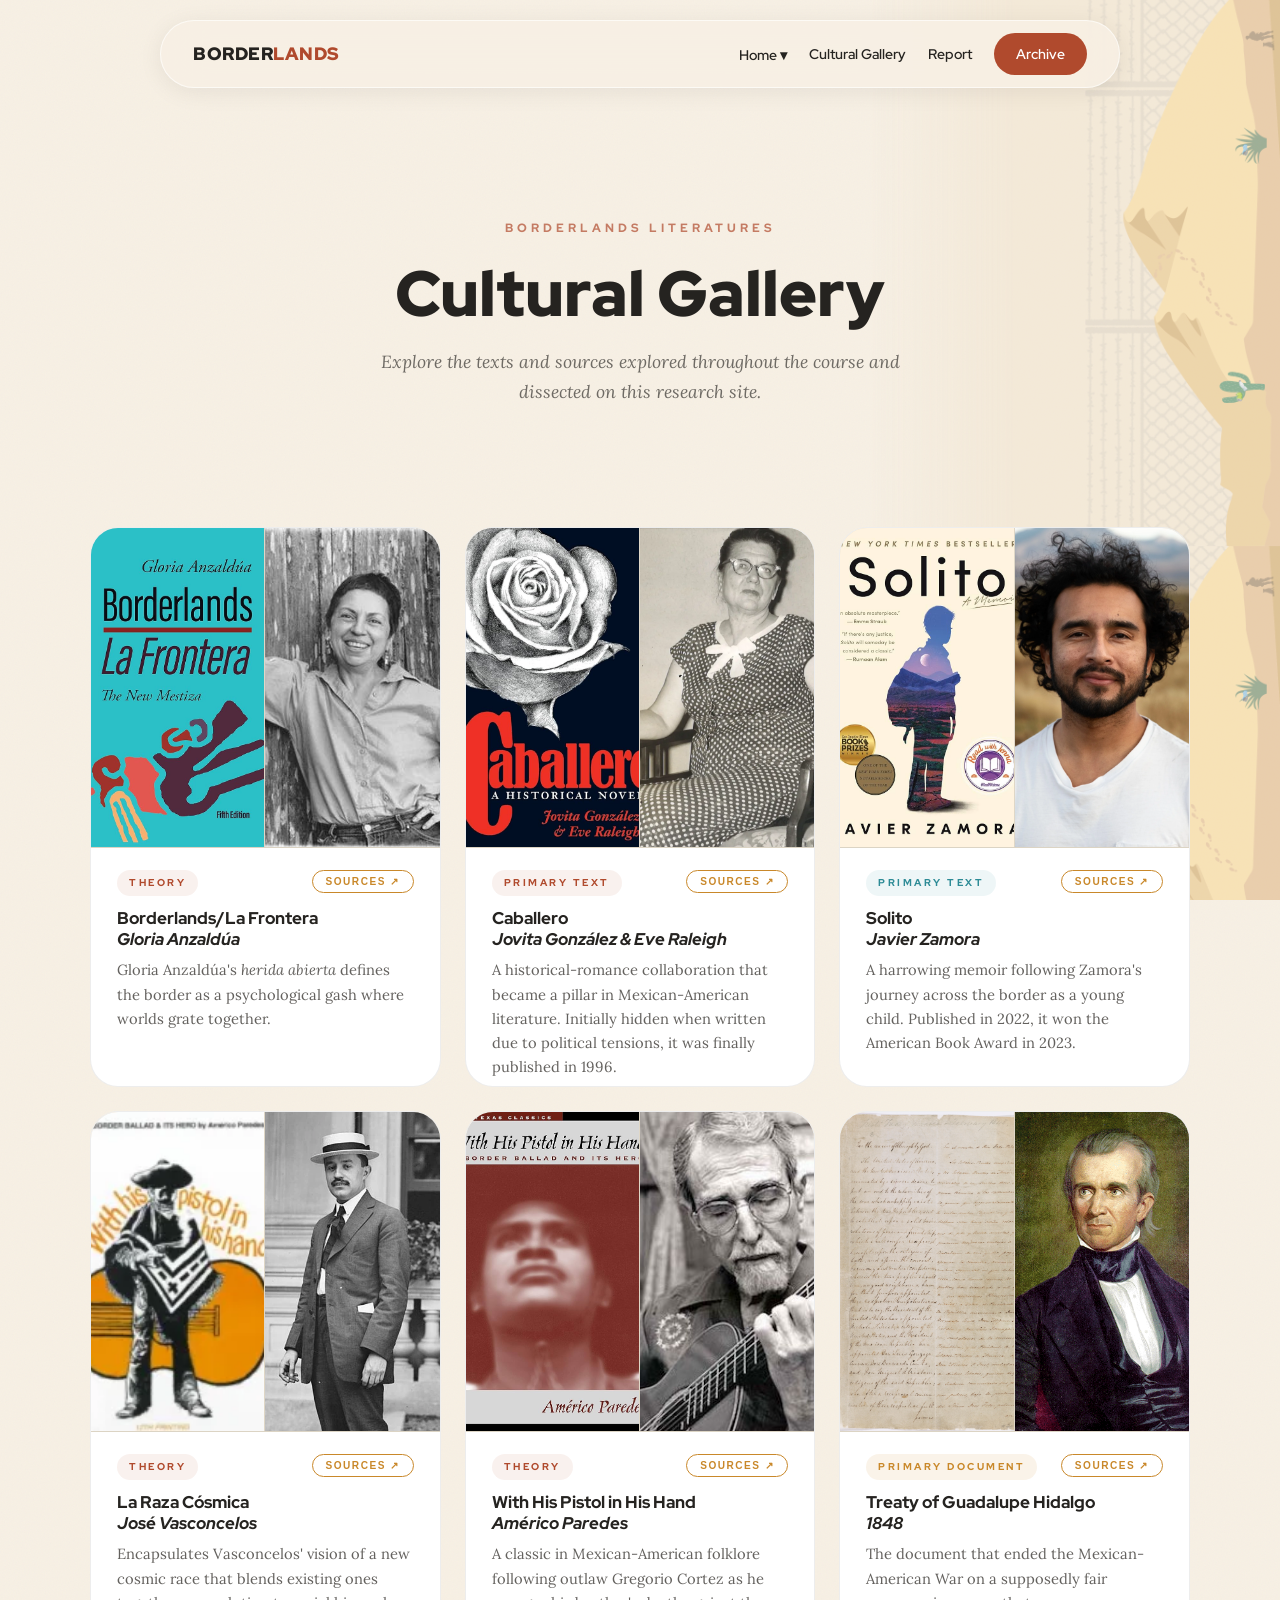
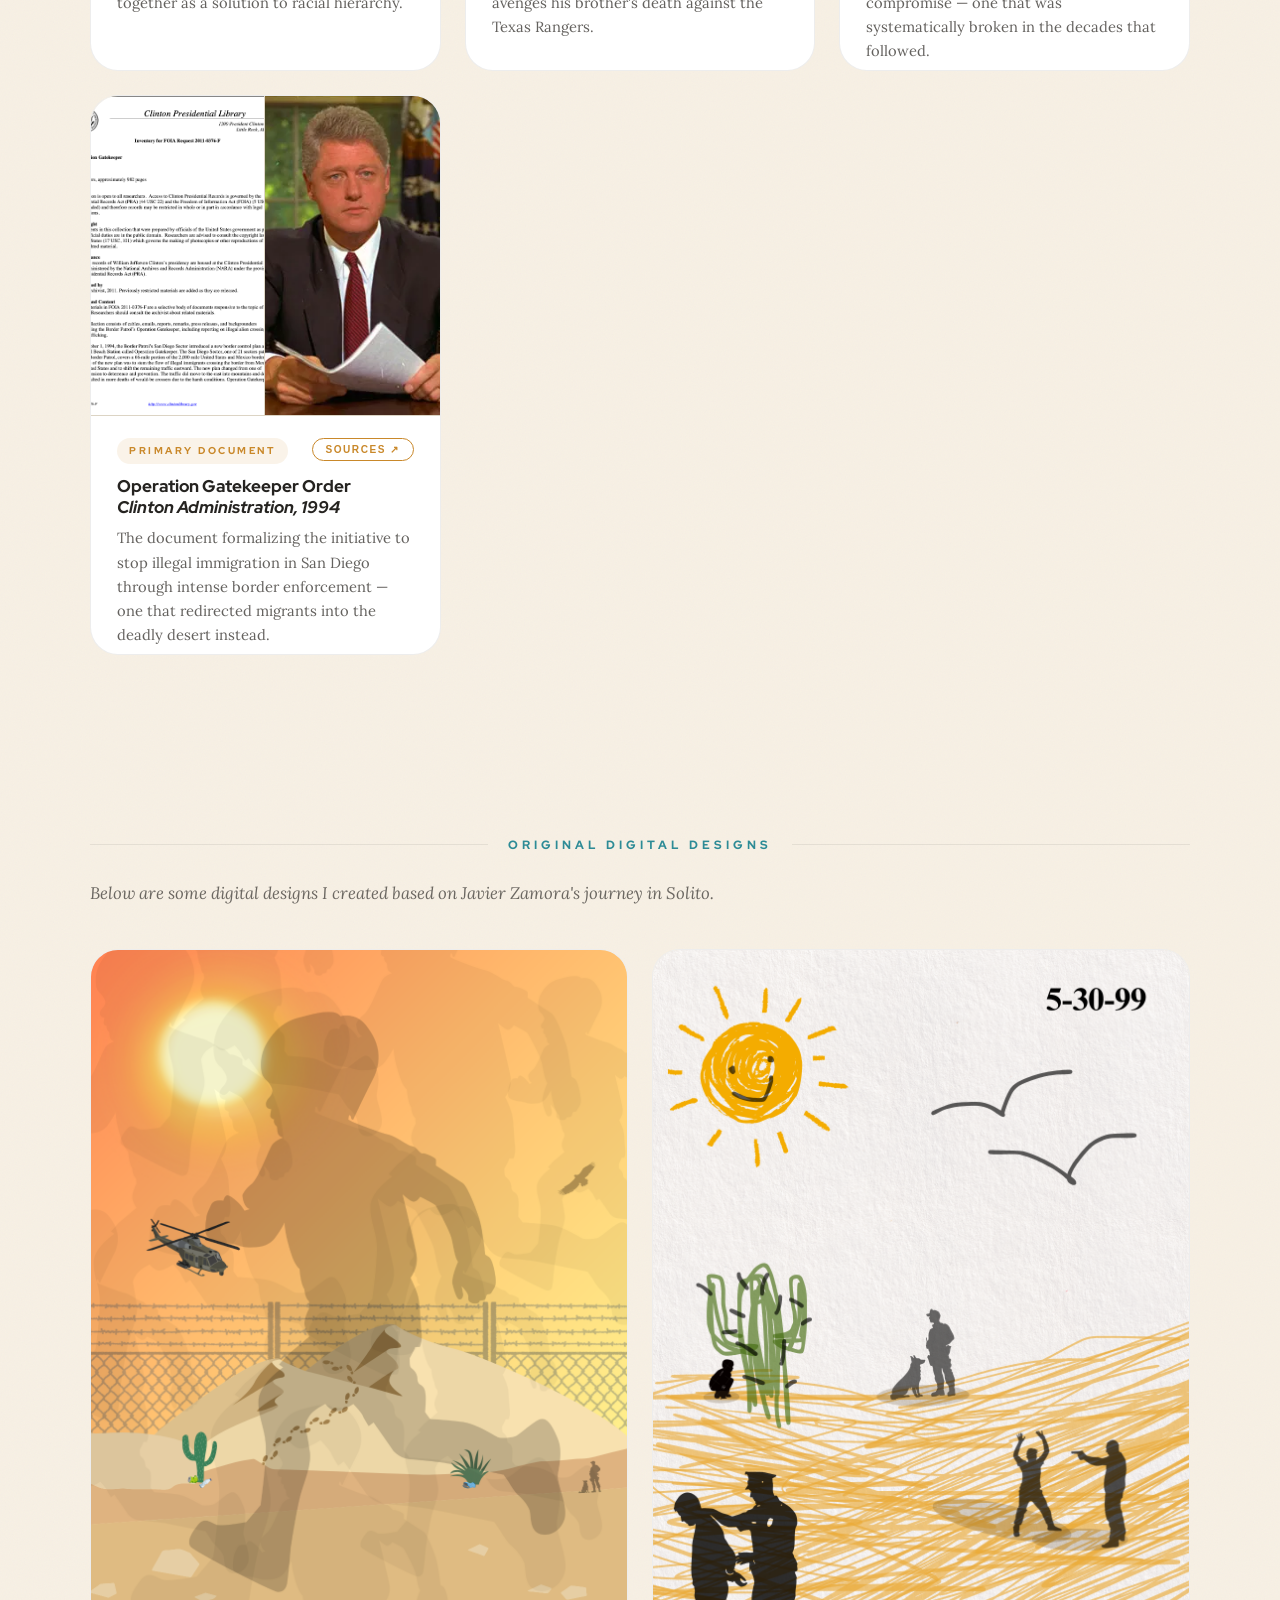
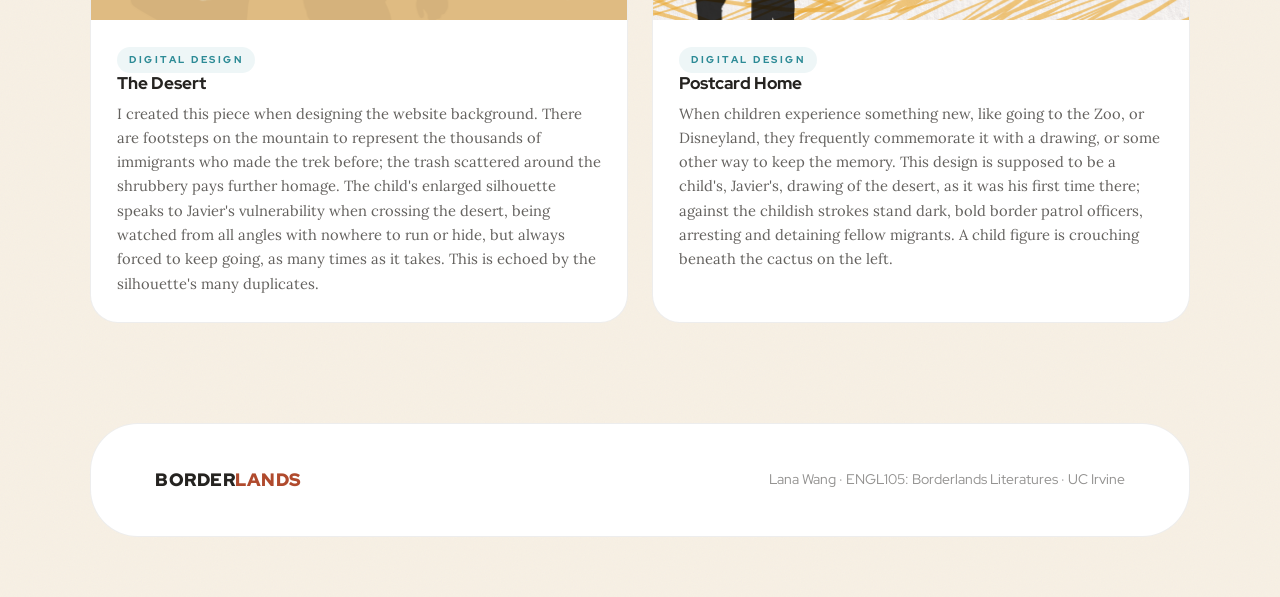
==== commit 535d6c88: "Add files via upload" ====
--- a/gallery.html
+++ b/gallery.html
@@ -85,7 +85,7 @@
                     <div class="gallery-card-front">
                         <div class="card-images">
                             <div class="card-img-slot" onclick="openLightbox(this)">
-                                <img src="Card2pic.jpg" alt="Caballero book cover">
+                                <img src="card2pic.jpg" alt="Caballero book cover">
                                 <div class="img-expand-hint"><span>Expand</span></div>
                             </div>
                             <div class="card-img-slot" onclick="openLightbox(this)">
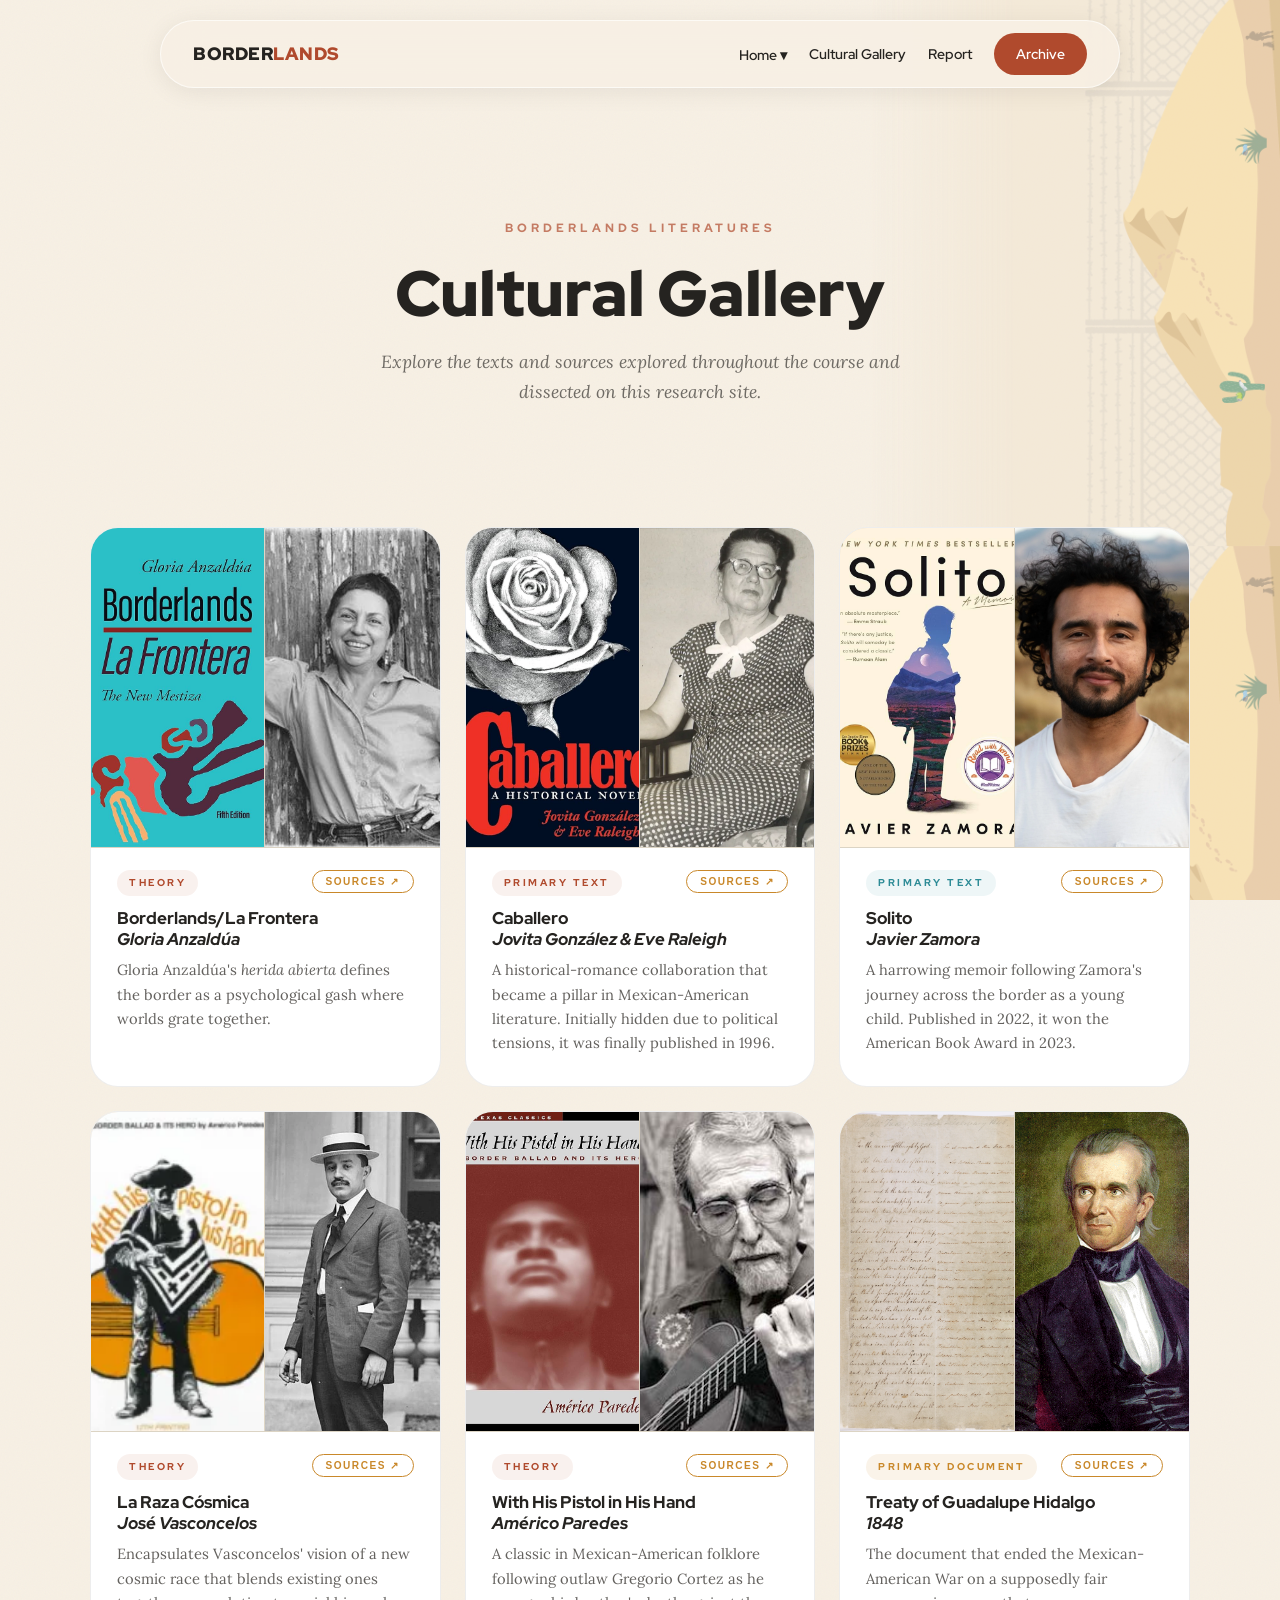
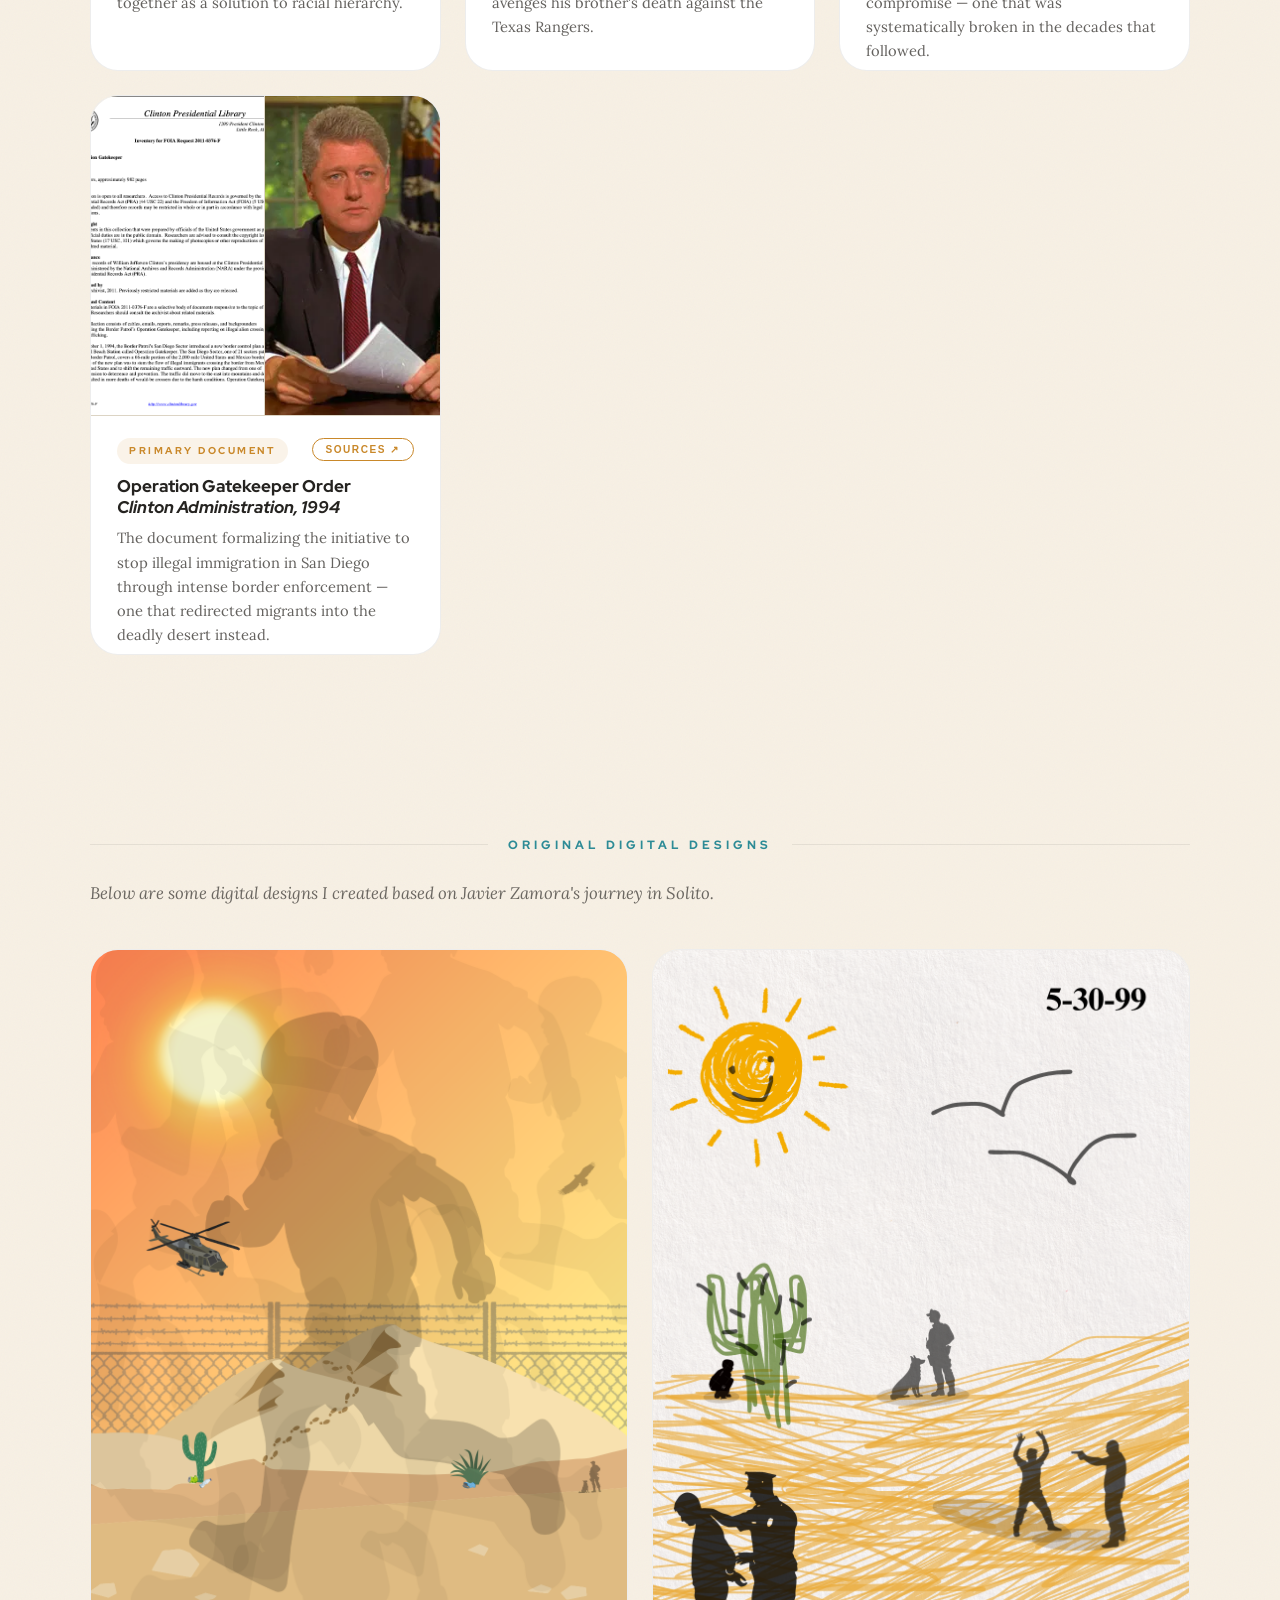
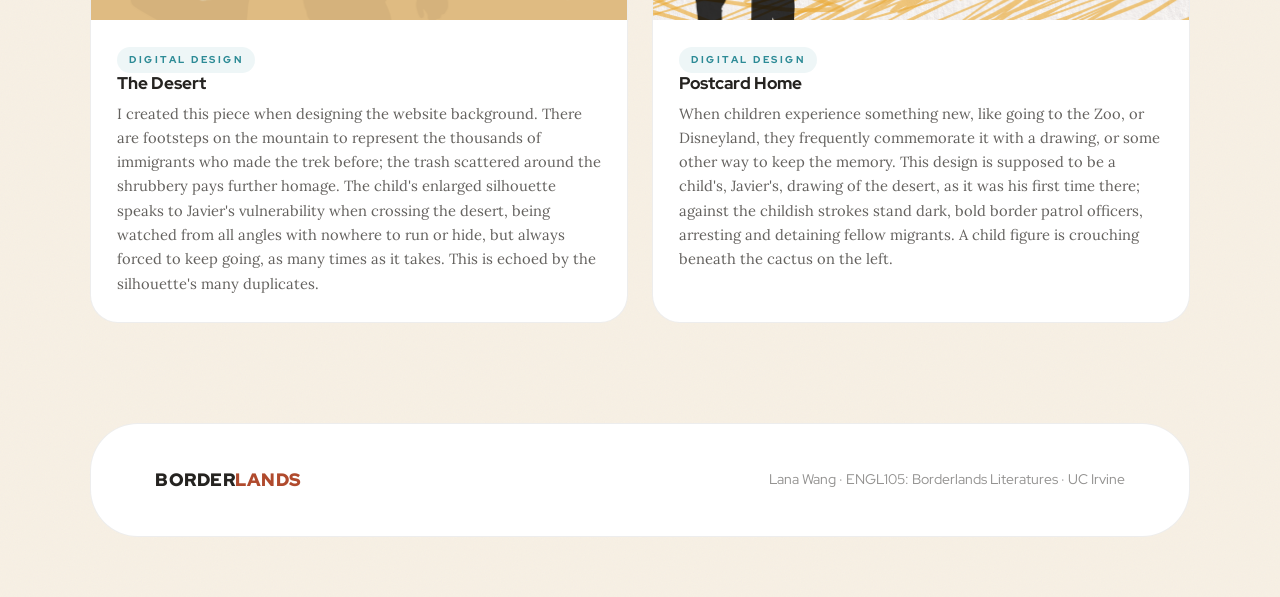
==== commit ec992a09: "Add files via upload" ====
--- a/gallery.html
+++ b/gallery.html
@@ -99,7 +99,8 @@
                                 <button class="sources-flip-btn" onclick="flipCard('gc-2')">Sources ↗</button>
                             </div>
                             <h3>Caballero<br><em>Jovita González &amp; Eve Raleigh</em></h3>
-                            <p>A historical-romance collaboration that became a pillar in Mexican-American literature. Initially hidden when written due to political tensions, it was finally published in 1996.</p>
+                            <p>A historical-romance collaboration that became a pillar in Mexican-American literature. 
+                                Initially hidden due to political tensions, it was finally published in 1996.</p>
                         </div>
                     </div>
                     <div class="gallery-card-back">
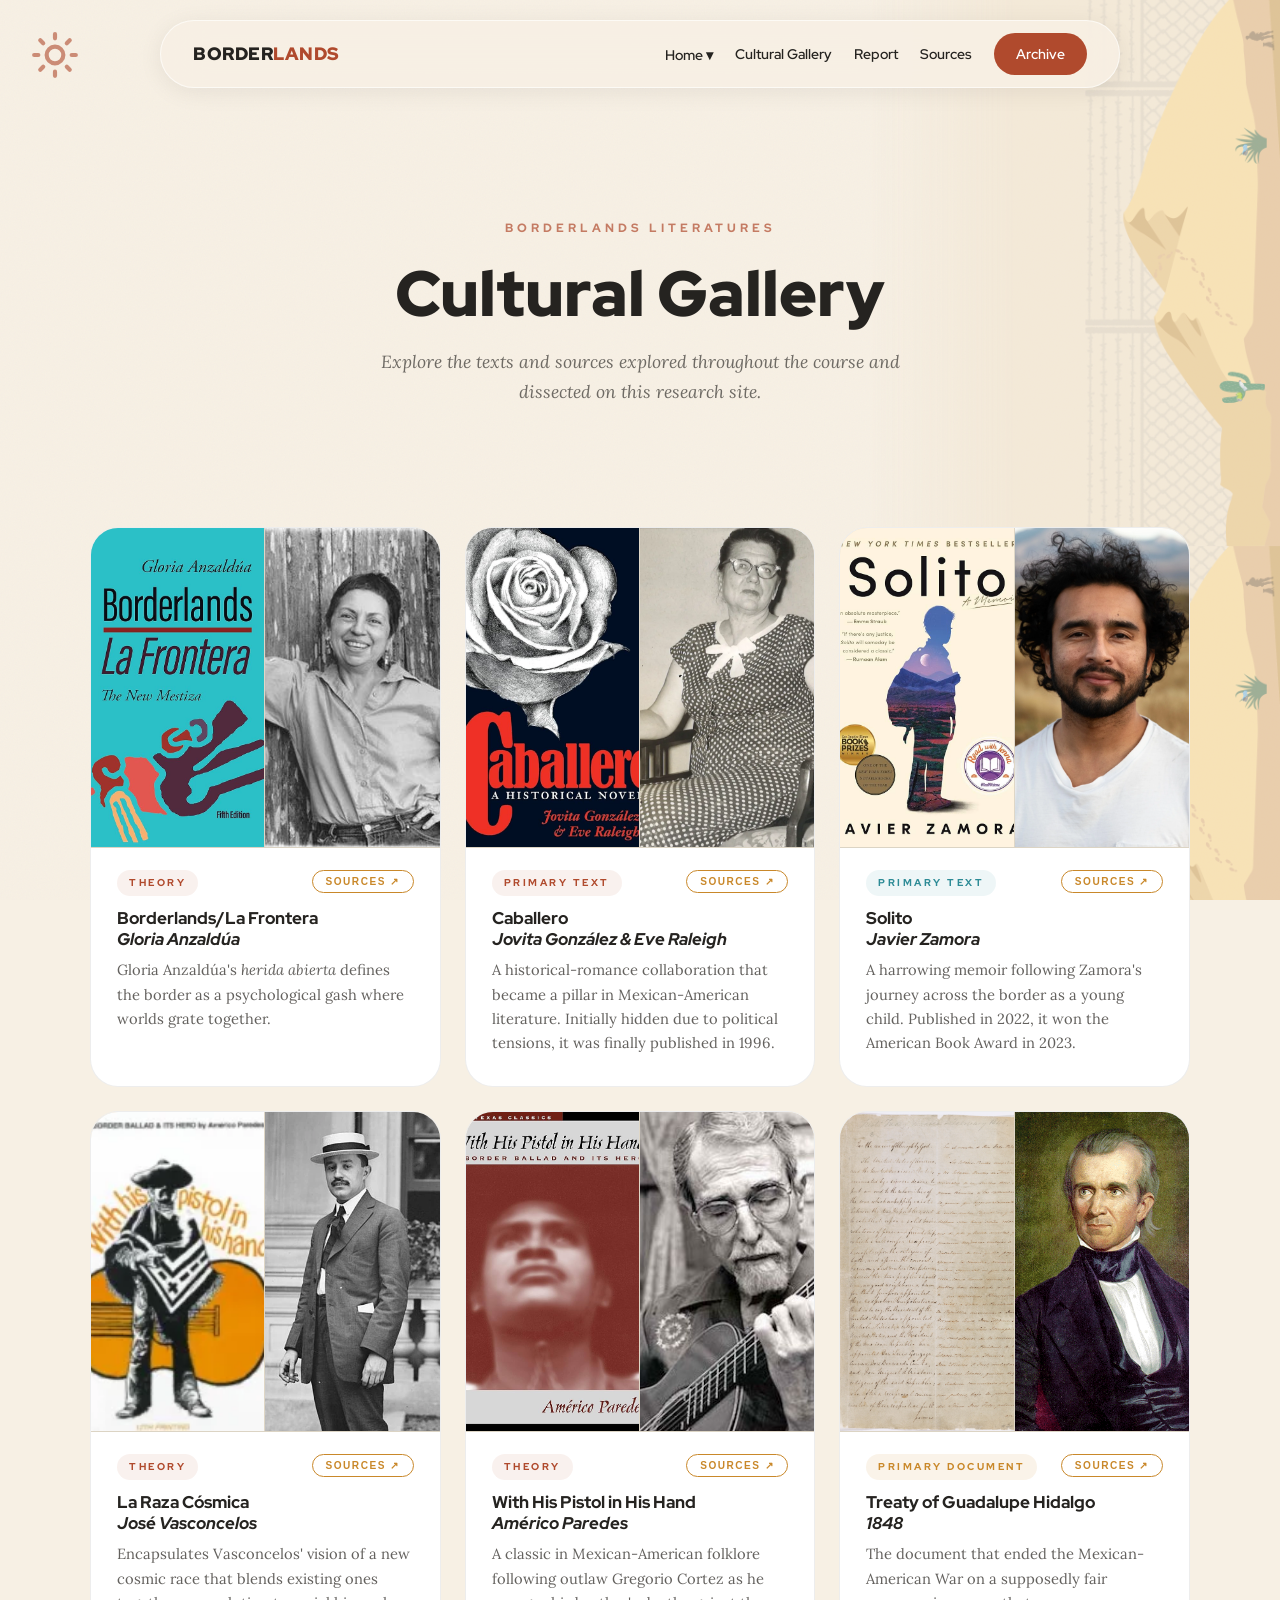
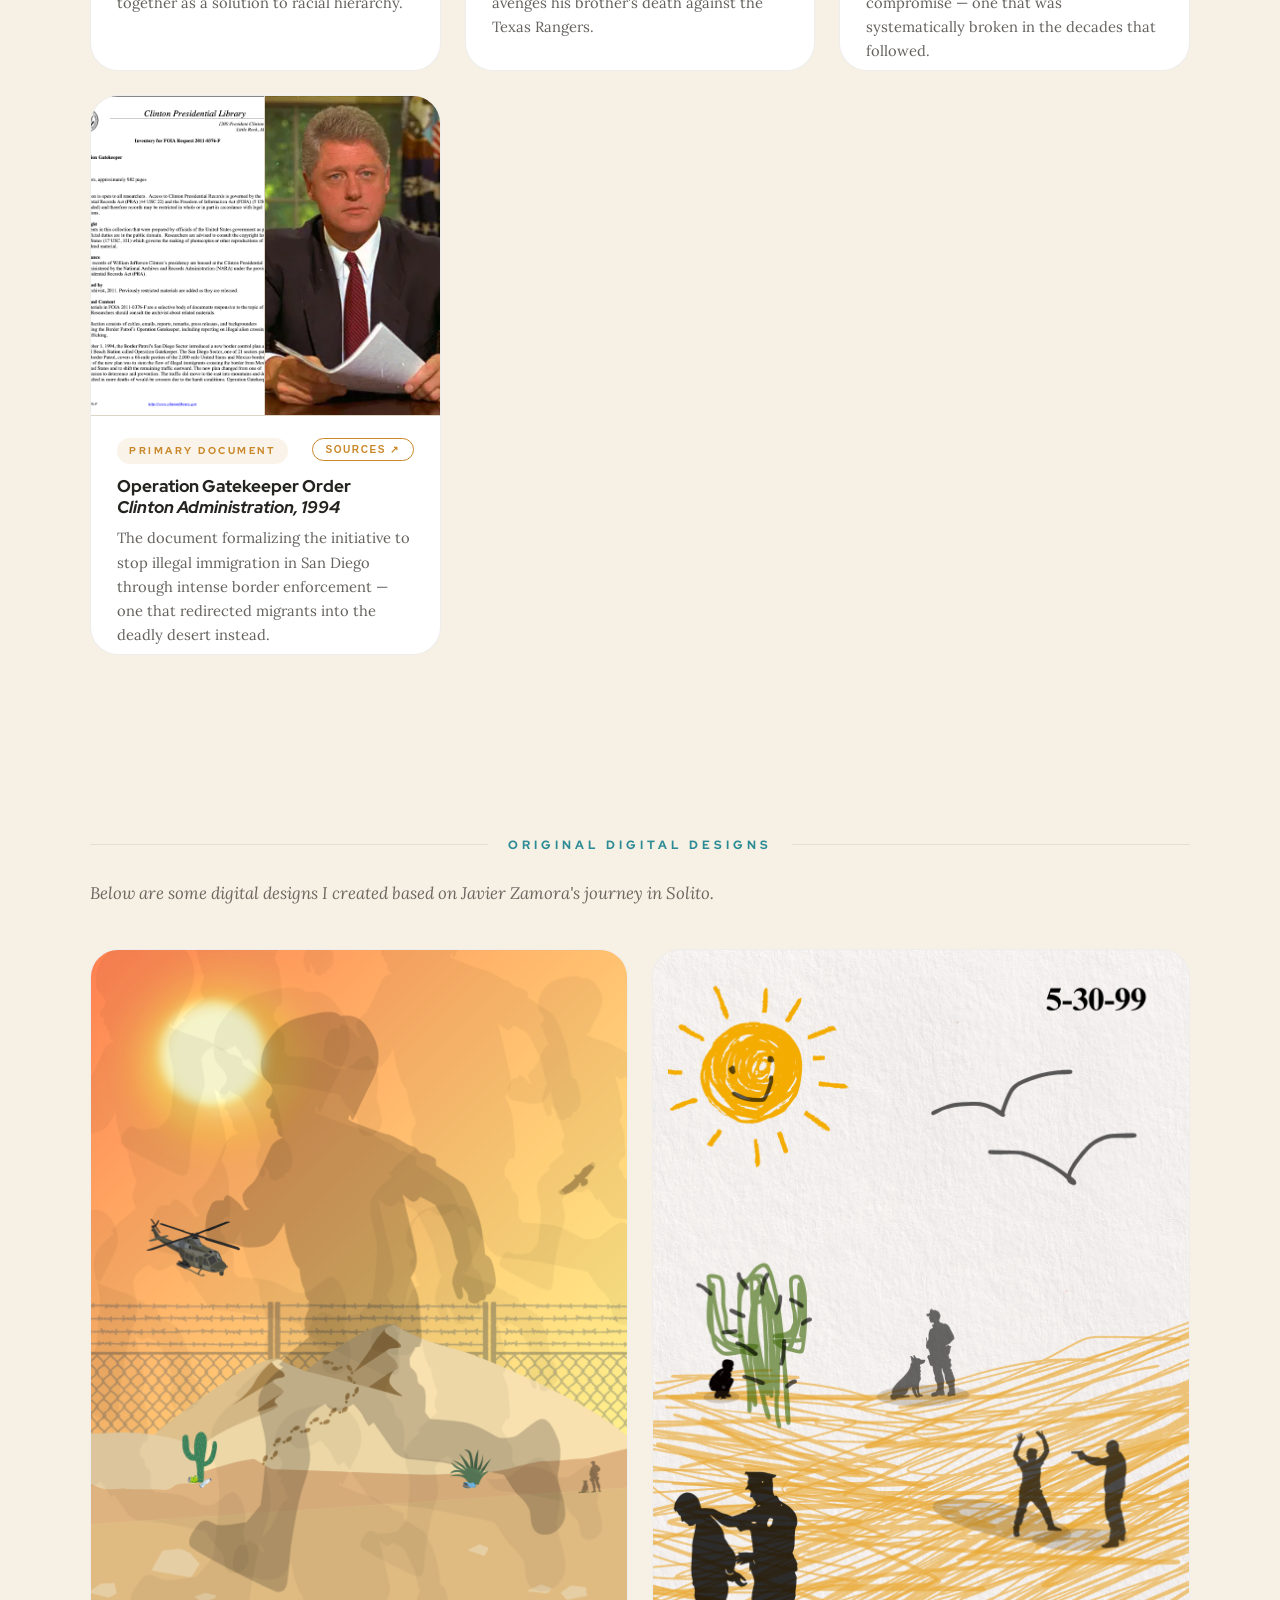
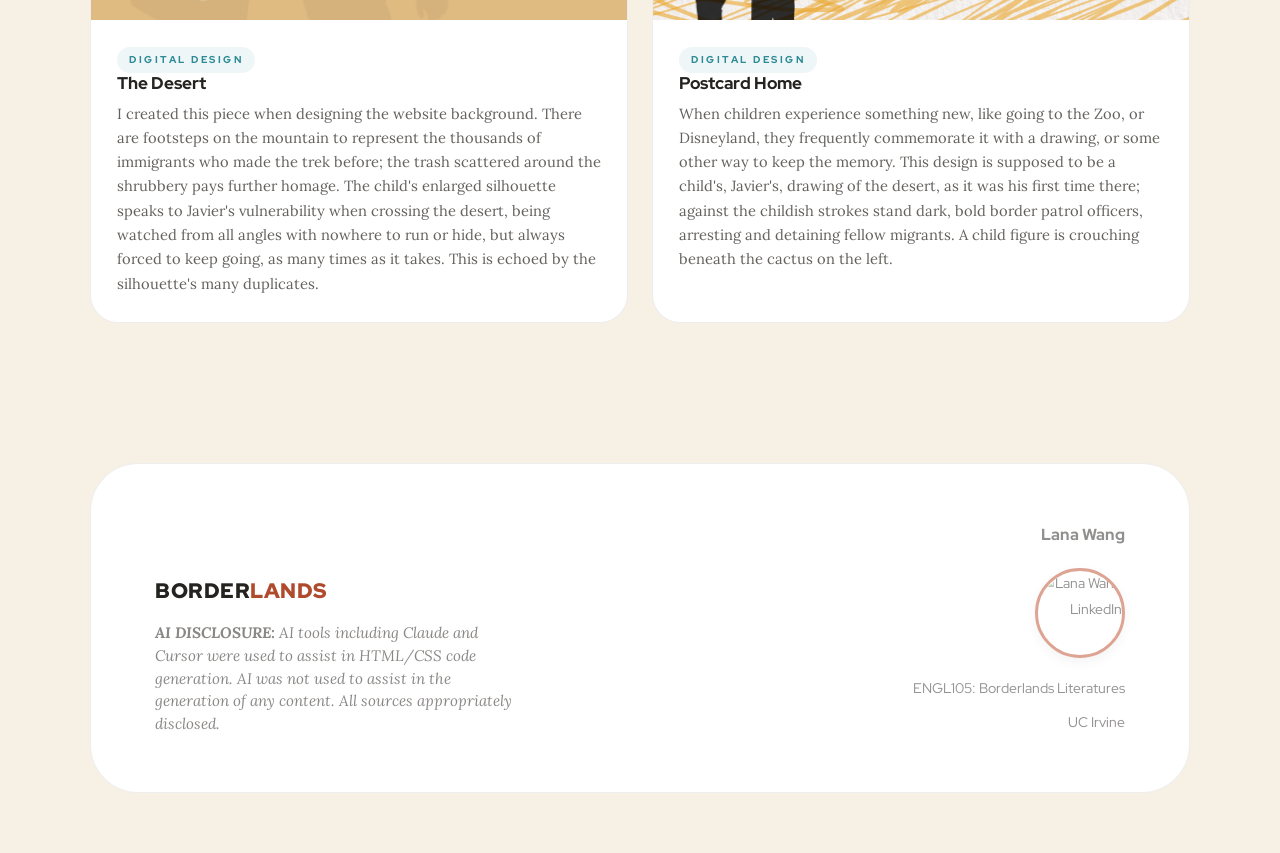
==== commit 453bfda9: "Add files via upload" ====
--- a/gallery.html
+++ b/gallery.html
@@ -9,6 +9,12 @@
     <link rel="stylesheet" href="otherstyle.css">
 </head>
 <body>
+    <div class="sun-container">
+        <svg class="spinning-sun" viewBox="0 0 24 24" fill="none" stroke="currentColor" stroke-width="2" stroke-linecap="round" stroke-linejoin="round">
+            <circle cx="12" cy="12" r="4"/>
+            <path d="M12 2v2M12 20v2M4.93 4.93l1.41 1.41M17.66 17.66l1.41 1.41M2 12h2M20 12h2M6.34 17.66l-1.41 1.41M19.07 4.93l-1.41 1.41"/>
+        </svg>
+    </div>
 
     <nav class="glass-nav">
         <div class="logo">Border<span>lands</span></div>
@@ -21,13 +27,14 @@
                     <a href="index.html#anchor">03. Guiding Thread: Caballero</a>
                     <a href="index.html#solito">04. Modern Reality: Solito</a>
                     <a href="index.html#theory">05. Theory</a>
-                    <a href="index.html#intersections">06. Intersections</a>
+                    <a href="index.html#closing">06. Closing</a>
                 </div>
             </div>
             <!-- <a href="solidarities.html">Solidarities</a> -->
             <a href="gallery.html">Cultural Gallery</a>
             <a href="report.html">Report</a>
-            
+            <a href="sources.html">Sources</a>
+
             <a href="index.html#archive" class="pill-btn">Archive</a>
         </div>
     </nav>
@@ -344,13 +351,48 @@
         </div>
     </div>
 
-    <!-- Footer -->
-    <footer class="gallery-footer">
-        <div class="logo">Border<span>lands</span></div>
-        <p>Lana Wang · ENGL105: Borderlands Literatures · UC Irvine</p>
+     <!-- FOOTER -->
+    <footer id="archive" class="footer-card">
+        <div class="footer-inner">
+            <div class="footer-left">
+                <div class="logo footer-logo">Border<span>lands</span></div>
+                <p class="footer-sub"><strong>AI DISCLOSURE:</strong> AI tools including Claude and Cursor were used to assist in HTML/CSS code generation. AI was not used to assist in the generation of any content.
+                All sources appropriately disclosed.</p>
+            </div>
+            <div class="footer-right">
+                <p class="footer-credit">Lana Wang</p>
+                
+                <a href="https://www.linkedin.com/in/lanajwang/" target="_blank" class="footer-profile-link">
+                    <img src="HomePics/pfp.png" alt="Lana Wang LinkedIn" class="footer-avatar">
+                </a>
+
+                <p>ENGL105: Borderlands Literatures</p>
+                <p>UC Irvine</p>
+            </div>
+        </div>
     </footer>
 
     <script>
+        
+        const sunBtn = document.querySelector('.sun-container');
+        const htmlEl = document.documentElement;
+
+        sunBtn.addEventListener('click', () => {
+            const isDark = htmlEl.getAttribute('data-theme') === 'dark';
+            if (isDark) {
+                htmlEl.removeAttribute('data-theme');
+                localStorage.setItem('theme', 'light');
+            } else {
+                htmlEl.setAttribute('data-theme', 'dark');
+                localStorage.setItem('theme', 'dark');
+            }
+        });
+
+        // Check preference on load
+        if (localStorage.getItem('theme') === 'dark') {
+            htmlEl.setAttribute('data-theme', 'dark');
+        }
+
         function flipCard(id) {
             document.getElementById(id).classList.add('flipped');
         }
--- a/style.css
+++ b/style.css
@@ -2,7 +2,7 @@
    CABALLERO AS COMPASS — style.css
    ============================================================ */
 
-/* --- 00. CORE VARIABLES & RESET --- */
+/* --- 00. CORE VARIABLES --- */
 :root {
     --terracotta: #B04A2D;
     --terracotta-light: rgba(176, 74, 45, 0.08);
@@ -10,58 +10,197 @@
     --turquoise-light: rgba(45, 139, 150, 0.08);
     --gold: #C9882A;
     --gold-light: rgba(201, 136, 42, 0.1);
-    --sand: #F7F0E4;
+    
+    /* Base Background (Solid Color) */
+    --sand: #F7F0E4; 
     --sand-dark: #EDE4D3;
-    --white: #ffffff;
+    
+    /* Text Colors */
     --charcoal: #252320;
     --charcoal-mid: #3D3A36;
+    --white: #ffffff;
     --light-border: rgba(0, 0, 0, 0.07);
     --radius-card: 36px;
     --radius-sm: 18px;
 }
 
+/* --- DARK MODE OVERRIDES (The Navy Collection) --- */
+[data-theme="dark"] {
+    /* The main navy background from your image */
+    --sand: #2D3A4F;          
+
+    /* The "Dark" Cards: An even deeper navy/charcoal for contrast */
+    --white: #1A212C;         
+    --sand-dark: #141A24;     /* Used for inner slots/borders */
+    
+    /* Text: Cream/Sand for readability */
+    --charcoal: #F7F0E4;      
+    --charcoal-mid: #EDE4D3;  
+    --light-border: rgba(255, 255, 255, 0.05);
+
+    /* Accents */
+    --terracotta: #E06C4D;    
+    --turquoise: #58C9D6;
+    --gold: #F0B354;
+}
+
+/* --- DARK MODE UI POLISH --- */
+[data-theme="dark"] .glass-nav {
+    background: rgba(30, 28, 26, 0.85);
+    border: 1px solid rgba(255, 255, 255, 0.05);
+}
+
+[data-theme="dark"] .nav-links a, 
+[data-theme="dark"] .logo,
+[data-theme="dark"] .section-header h2 {
+    color: var(--charcoal) !important;
+}
+
+[data-theme="dark"] .expanded-content,
+[data-theme="dark"] .analysis-node[open] {
+    background: #1E1C1A !important;
+    color: var(--charcoal-mid);
+}
+
+[data-theme="dark"] .spinning-sun {
+    color: var(--gold);
+    opacity: 1;
+}
+
+[data-theme="dark"] .closing-card {
+    background-color: #1E1C1A !important;
+}
+
+[data-theme="dark"] .closing-card .expanded-content {
+    background-color: transparent !important;
+    color: var(--charcoal);
+}
+
+[data-theme="dark"] .loopy-arrow {
+    filter: brightness(1.2) saturate(0.8);
+    opacity: 0.4;
+}
+
+/* --- DARK MODE: SECTION 01 & CLOSING CARDS --- */
+
+/* 1. Section 01 (Intro Card) */
+/* This overrides the hardcoded 'background: var(--charcoal)' from your original CSS */
+[data-theme="dark"] .intro-card {
+    background-color: #1A212C !important; 
+    border: 1px solid rgba(255, 255, 255, 0.1) !important;
+    color: var(--charcoal) !important;
+}
+
+[data-theme="dark"] .intro-card .lead-in {
+    color: var(--gold) !important; /* Makes the "Creation and Cruelty" intro text pop */
+}
+
+/* 2. Closing Thoughts Card */
+/* This overrides the hardcoded '#fefcf9' background */
+[data-theme="dark"] .closing-card {
+    background-color: #1A212C !important;
+    border-left: 8px solid var(--terracotta) !important;
+}
+
+[data-theme="dark"] .closing-card .expanded-content {
+    background-color: transparent !important; /* Prevents the inner white box */
+    color: var(--charcoal-mid) !important;
+}
+
+/* 3. Footer Card Fix */
+[data-theme="dark"] .footer-card {
+    background-color: #141A24 !important; /* Slightly darker than the main cards */
+    border-color: var(--light-border);
+}
+
+[data-theme="dark"] .footer-sub {
+    color: var(--charcoal-mid);
+    opacity: 0.8;
+}
+
+/* --- DARK MODE: ACCORDION & HOVER FIXES --- */
+
+/* 1. Prevent the card from turning tan/brown on hover in Dark Mode */
+[data-theme="dark"] .analysis-node:hover {
+    background-color: #1E2533 !important; /* A slightly lighter navy than the background */
+    box-shadow: 0 12px 40px rgba(0, 0, 0, 0.4);
+    transform: translateY(-2px);
+}
+
+/* 2. Ensure the card stays Navy when it is OPEN */
+[data-theme="dark"] .analysis-node[open] {
+    background-color: #1E2533 !important;
+    border-color: var(--light-border);
+}
+
+/* 3. Fix the Summary/Header area when open */
+[data-theme="dark"] .analysis-node summary {
+    background-color: transparent !important;
+}
+
+/* 4. Fix the text color inside the summary so it doesn't stay dark */
+[data-theme="dark"] .summary-text p,
+[data-theme="dark"] .summary-text h4 {
+    color: var(--charcoal) !important;
+}
+
+/* 5. The Content Interior (Where the actual analysis text lives) */
+[data-theme="dark"] .expanded-content {
+    background-color: #161C26 !important; /* Deeper navy for the inside */
+    color: var(--charcoal-mid) !important;
+    border-top: 1px solid rgba(255, 255, 255, 0.1) !important;
+}
+
+
+/* --- RESET & CORE --- */
 *, *::before, *::after { box-sizing: border-box; margin: 0; padding: 0; }
 
 html { scroll-behavior: smooth; }
 
 body {
     font-family: 'Red Hat Display', sans-serif;
-    background-color: var(--sand);
+    /* Layering the grain SVG over the dynamic --sand color */
+    background: 
+        url("data:image/svg+xml,%3Csvg xmlns='http://www.w3.org/2000/svg' width='300' height='300'%3E%3Cfilter id='n'%3E%3CfeTurbulence type='fractalNoise' baseFrequency='0.75' numOctaves='4' stitchTiles='stitch'/%3E%3C/filter%3E%3Crect width='300' height='300' filter='url(%23n)' opacity='0.03'/%3E%3C/svg%3E"),
+        var(--sand);
     color: var(--charcoal);
     line-height: 1.8;
     font-size: 1.05rem;
     position: relative;
-    /* Subtle grain texture */
-    background-image: url("data:image/svg+xml,%3Csvg xmlns='http://www.w3.org/2000/svg' width='300' height='300'%3E%3Cfilter id='n'%3E%3CfeTurbulence type='fractalNoise' baseFrequency='0.75' numOctaves='4' stitchTiles='stitch'/%3E%3C/filter%3E%3Crect width='300' height='300' filter='url(%23n)' opacity='0.03'/%3E%3C/svg%3E");
-}
-
-/* ── DESERT BACKGROUND ──
-   Fixed to the right side of the viewport, repeating vertically,
-   fading out before it reaches the content area.
-   z-index: -1 so it sits behind all page content.
-*/
+    background-attachment: fixed;
+}
+
+/* --- DESERT BACKGROUND STRIP --- */
+/* --- 1. LIGHT MODE (Default) --- */
 html::after {
     content: '';
     position: fixed;
     top: 0;
     right: 0;
     bottom: 0;
-    /* Controls how wide the desert strip is */
     width: 32%;
     z-index: -1;
-    background-image: url("DesertPic.png");
-    background-size: 100% auto;   /* fill width, natural height, then tile */
+    /* This looks for the file right next to index.html */
+    background-image: url("DesertPic.png"); 
+    background-size: 100% auto;
     background-repeat: repeat-y;
     background-position: top right;
-    /* Fade the left edge of the desert into the sand background color */
     -webkit-mask-image: linear-gradient(to right, transparent 0%, black 35%);
     mask-image: linear-gradient(to right, transparent 0%, black 35%);
     opacity: 0.55;
+    transition: background-image 0.4s ease-in-out; /* Smooth fade between images */
+}
+
+/* --- 2. DARK MODE (Force Swap) --- */
+/* Using html[data-theme="dark"] makes this rule more specific than the light one */
+html[data-theme="dark"]::after {
+    background-image: url("DarkDesertpic.png") !important;
+    opacity: 0.35;
+    filter: brightness(0.7) contrast(1.1);
 }
 
 .container { width: 90%; max-width: 1100px; margin: 0 auto; }
 
-/* Ensure all page content sits above the fixed desert background */
 main, footer, .glass-nav {
     position: relative;
     z-index: 1;
@@ -1211,3 +1350,291 @@
     opacity: 1;
     transform: translateY(0);
 }
+
+
+/* --- SECTION 06 & TRANSITION --- */
+
+.section-divider {
+    display: flex;
+    justify-content: center;
+    padding: 20px 0;
+    margin-top: -40px; /* Pulls it closer to the previous section */
+}
+
+/* Brown Loopy Arrow using a Data URI SVG */
+.loopy-arrow {
+    width: 200px;
+    height: 200px;
+    background-image: url("data:image/svg+xml,%3Csvg xmlns='http://www.w3.org/2000/svg' viewBox='0 0 100 100' fill='none' stroke='%23B04A2D' stroke-width='2' stroke-linecap='round' stroke-linejoin='round'%3E%3Cpath d='M20 20 C 50 10, 80 40, 50 70 C 40 80, 20 70, 30 50 C 40 30, 70 50, 80 80 M 70 70 L 80 80 L 90 70'/%3E%3C/svg%3E");
+    background-repeat: no-repeat;
+    background-size: contain;
+    opacity: 0.6;
+}
+
+.closing-card {
+    border-left: 8px solid var(--terracotta);
+    background-color: #fefcf9;
+}
+
+.closing-card .expanded-content {
+    border-top: none; /* Removes the top border since it's not a dropdown */
+    padding: 20px 0; /* Adjusts padding for the static card */
+}
+
+/* Responsive adjustment */
+@media (max-width: 768px) {
+    .section-divider {
+        margin-top: 0;
+    }
+    .loopy-arrow {
+        width: 60px;
+        height: 50px;
+    }
+}
+
+/* --- Big Section Cover Styles --- */
+
+.section-header {
+    display: flex;
+    align-items: center; /* Aligns title and book cover vertically */
+    gap: 30px;
+    margin-bottom: 60px;
+}
+
+.header-text-group {
+    flex: 1; /* Pushes the image to the right, or keeps it tucked next to text */
+}
+
+.section-main-cover {
+    width: 180px;         /* Significant size for a "Big Part" header */
+    height: 260px;        /* Maintains book proportions */
+    object-fit: cover;
+    border-radius: 8px;
+    box-shadow: 0 15px 35px rgba(0,0,0,0.15); /* Heavy shadow for depth */
+    border: 1px solid var(--light-border);
+    transition: transform 0.3s ease;
+
+    margin-left: auto;
+    margin-right: 15%;
+    transform: rotate(2deg);
+    transition: transform 0.3s ease;
+    
+}
+
+/* Optional: Slight tilt to make it look like a physical book on a desk */
+.section-main-cover:hover {
+    transform: rotate(-3deg) scale(1.02);
+}
+
+.section-subtitle {
+    font-family: 'Lora', serif;
+    font-style: italic;
+    opacity: 0.6;
+    margin-top: 5px;
+}
+
+/* Responsive: Shrink the cover or stack it on mobile */
+@media (max-width: 768px) {
+    .section-header {
+        flex-direction: column;
+        align-items: flex-start;
+        gap: 20px;
+    }
+    
+    .section-main-cover {
+        width: 120px;
+        height: 180px;
+        align-self: center; /* Center the book on mobile screens */
+    }
+}
+
+/* --- SPINNING SUN --- */
+
+.sun-container {
+    position: fixed; /* Stays in the corner while scrolling */
+    top: 30px;
+    left: 30px;
+    z-index: 3000; /* Sits above the nav */
+    cursor: pointer;
+}
+
+.spinning-sun {
+    width: 50px;
+    height: 50px;
+    color: var(--terracotta);
+    opacity: 0.6;
+    transition: transform 0.8s cubic-bezier(0.4, 0, 0.2, 1), opacity 0.3s;
+}
+
+/* The Spin Animation */
+@keyframes continuous-spin {
+    from { transform: rotate(0deg); }
+    to { transform: rotate(360deg); }
+}
+
+/* Hover State */
+.sun-container:hover .spinning-sun {
+    opacity: 1;
+    color: var(--gold);
+    /* Starts spinning when you hover */
+    animation: continuous-spin 4s linear infinite;
+}
+
+/* Responsive: Hide or move on small screens so it doesn't overlap text */
+@media (max-width: 1024px) {
+    .sun-container {
+        display: none; 
+    }
+}
+
+
+/* --- ENLARGED & RE-GROUNDED CACTUS --- */
+
+.guiding-questions-container {
+    position: relative;
+    overflow: visible !important;
+    /* This ensures your existing padding/font styles stay locked in */
+    display: block; 
+}
+
+.cactus-home-wrapper {
+    position: absolute;
+    /* 1. Snaps to the top of the box */
+    bottom: 100%; 
+    left: -90px;
+    
+    /* 2. HEIGHT CONTROL: 
+       If it's too low, make this number smaller (e.g., -5px). 
+       If it's too high, make it larger (e.g., -15px). */
+    margin-bottom: 30px; 
+    
+    /* 3. SIZE CONTROL: 
+       Increased from 130px to 220px for a 'much bigger' look */
+    width: 350px; 
+    height: auto;
+    
+    z-index: 10;
+    pointer-events: none;
+}
+
+.cactus-base-img {
+    width: 100%;
+    height: auto;
+    display: block;
+    mix-blend-mode: multiply; 
+}
+
+/* --- FOOTER PROFILE IMAGE --- */
+
+.footer-right {
+    display: flex;
+    flex-direction: column;
+    align-items: flex-end; /* Keeps everything aligned to the right */
+    gap: 8px; /* Adds consistent spacing between name, photo, and school */
+}
+
+.footer-profile-link {
+    display: inline-block;
+    margin: 5px 0; /* Space above and below the photo */
+    transition: transform 0.3s ease;
+}
+
+.footer-avatar {
+    width: 60px;  /* Adjust size as needed */
+    height: 60px; /* Must match width for a perfect circle */
+    object-fit: cover; /* Prevents the image from stretching */
+    border-radius: 50%; /* This creates the circle */
+    border: 2px solid var(--terracotta); /* Optional: matches your site accent */
+    display: block;
+}
+
+/* Hover Effect */
+.footer-profile-link:hover {
+    transform: scale(1.1); /* Slight pop when hovering */
+}
+
+.footer-profile-link:hover .footer-avatar {
+    border-color: var(--gold); /* Changes border color on hover */
+    box-shadow: 0 0 10px rgba(0,0,0,0.1);
+}
+
+/* --- FOOTER PROFILE OVERRIDE --- */
+
+.footer-profile-link {
+    display: inline-block !important;
+    margin: 10px 0 !important;
+    opacity: 1 !important; /* Forces it to be 100% visible */
+    filter: none !important; /* Removes any grayscale/blur/sepia */
+    text-decoration: none !important;
+    position: relative;
+    z-index: 99; /* Ensures it sits on top of any footer overlays */
+}
+
+.footer-avatar {
+    width: 80px !important;  /* Bigger size as requested */
+    height: 80px !important; 
+    border-radius: 50% !important;
+    object-fit: cover !important;
+    border: 2.5px solid var(--terracotta) !important;
+    
+    /* These three lines are the 'Anti-Gray' fix */
+    filter: grayscale(0%) brightness(1) contrast(1) !important;
+    opacity: 1 !important;
+    visibility: visible !important;
+    
+    transition: all 0.3s ease-in-out;
+}
+
+/* Hover Effect - Glow & Lift */
+.footer-profile-link:hover .footer-avatar {
+    transform: translateY(-5px) scale(1.05);
+    border-color: var(--gold) !important;
+    box-shadow: 0 10px 20px rgba(0,0,0,0.15) !important;
+    filter: brightness(1.1) !important; /* Makes it pop on hover */
+}
+
+/* Fix for potential footer-wide link graying */
+.footer-right a.footer-profile-link {
+    color: inherit !important;
+}
+
+/* --- ULTIMATE COLOR RESTORE FOR PROFILE PHOTO --- */
+
+/* 1. Lift the profile link out of the 0.5 opacity of the footer-right parent */
+.footer-right .footer-profile-link {
+    opacity: 1 !important;
+    filter: none !important;
+    -webkit-filter: grayscale(0) !important;
+}
+
+.footer-avatar {
+    /* 2. Standardize size and shape */
+    width: 90px !important; 
+    height: 90px !important;
+    border-radius: 50% !important;
+    
+    /* 3. Force color rendering */
+    opacity: 1 !important;
+    filter: grayscale(0%) brightness(1.05) contrast(1.05) !important;
+    
+    /* 4. Ensure no blend modes from the cactus code leak into the footer */
+    mix-blend-mode: normal !important; 
+    
+    border: 3px solid var(--terracotta) !important;
+    box-shadow: 0 4px 12px rgba(0,0,0,0.1);
+    transition: all 0.3s ease;
+}
+
+/* 5. Enhanced Hover State */
+.footer-profile-link:hover .footer-avatar {
+    transform: scale(1.1) translateY(-5px);
+    border-color: var(--gold) !important;
+    box-shadow: 0 8px 25px rgba(201, 136, 42, 0.3) !important;
+    filter: brightness(1.1) contrast(1.1) !important;
+}
+
+/* 6. Fix for Dark Mode footer graying */
+[data-theme="dark"] .footer-avatar {
+    border-color: var(--gold) !important;
+    filter: brightness(1.2) contrast(1.1) !important;
+}
--- a/otherstyle.css
+++ b/otherstyle.css
@@ -519,4 +519,471 @@
     width: 100% !important;
     height: 100% !important;
     object-fit: cover !important;
-}+}
+
+/* --- REPORT PAGE STYLES --- */
+
+.report-section {
+    padding-top: 110px;
+}
+
+.report-card {
+    padding: 52px 60px;
+}
+
+.report-intro {
+    font-family: 'Lora', serif; 
+    font-size: 1.15rem; 
+    line-height: 1.9; 
+    color: var(--charcoal-mid); 
+    margin-bottom: 40px;
+}
+
+/* --- REPORT CARD & BUTTON LAYOUT --- */
+
+.report-card {
+    padding: 52px 60px;
+    display: flex;
+    flex-direction: column;
+    align-items: center; /* This centers the button and the text */
+    text-align: center;
+}
+
+.report-intro {
+    max-width: 700px; /* Keeps the text from stretching too wide */
+    margin-bottom: 40px;
+}
+
+.pdf-download-btn {
+    display: inline-flex !important;
+    align-items: center;
+    gap: 14px;
+    background-color: var(--charcoal); 
+    color: var(--white) !important;
+    text-decoration: none !important;
+    padding: 20px 36px;
+    border-radius: 14px;
+    font-family: 'Red Hat Display', sans-serif;
+    font-weight: 800;
+    transition: all 0.3s cubic-bezier(0.16, 1, 0.3, 1);
+    box-shadow: 0 4px 15px rgba(0,0,0,0.1);
+    
+    /* SPACE BETWEEN BUTTON AND IFRAME */
+    margin-bottom: 60px; 
+}
+
+.pdf-download-btn:hover {
+    background-color: var(--terracotta);
+    transform: translateY(-3px);
+    box-shadow: 0 10px 25px rgba(176, 74, 45, 0.2);
+}
+
+/* --- DARK MODE NAVY THEME --- */
+
+[data-theme="dark"] .pdf-download-btn {
+    /* Matches the deep inky navy of your cards instead of red */
+    background-color: #141A24 !important; 
+    border: 1.5px solid rgba(255, 255, 255, 0.1) !important;
+    color: var(--charcoal) !important;
+}
+
+[data-theme="dark"] .pdf-download-btn:hover {
+    /* Glowing gold only on hover */
+    background-color: var(--gold) !important;
+    color: #141A24 !important; /* Dark text on gold for readability */
+    border-color: var(--gold) !important;
+    box-shadow: 0 0 30px rgba(240, 179, 84, 0.3);
+}
+
+.pdf-frame-container {
+    width: 100%; /* Ensures the iframe container takes up the full card width */
+}
+
+
+/* --- SOURCES PAGE STYLES --- */
+.sources-container {
+    padding: 60px;
+    text-align: center;
+}
+
+.sources-intro {
+    font-family: 'Lora', serif;
+    font-style: italic;
+    font-size: 1.1rem;
+    color: var(--charcoal-mid);
+    margin-bottom: 50px;
+    opacity: 0.8;
+}
+
+.sources-grid {
+    display: flex;
+    flex-wrap: wrap;
+    justify-content: center;
+    gap: 15px;
+}
+
+.source-btn {
+    display: inline-block;
+    padding: 14px 24px;
+    background: var(--white);
+    border: 1px solid var(--light-border);
+    border-radius: 50px;
+    text-decoration: none;
+    color: var(--charcoal);
+    font-family: 'Red Hat Display', sans-serif;
+    font-weight: 600;
+    font-size: 0.85rem;
+    transition: all 0.3s ease;
+    box-shadow: 0 4px 12px rgba(0,0,0,0.05);
+}
+
+.source-btn:hover {
+    background: var(--terracotta);
+    color: white !important;
+    transform: translateY(-2px);
+    box-shadow: 0 8px 20px rgba(176, 74, 45, 0.2);
+}
+
+/* Dark Mode Overrides for Sources */
+[data-theme="dark"] .sources-container {
+    background: #1A212C !important;
+}
+
+[data-theme="dark"] .source-btn {
+    background: #141A24;
+    border-color: rgba(255,255,255,0.1);
+    color: var(--charcoal-mid);
+}
+
+[data-theme="dark"] .source-btn:hover {
+    background: var(--gold) !important;
+    color: #141A24 !important;
+    box-shadow: 0 0 20px rgba(240, 179, 84, 0.3);
+}
+
+/* --- SOURCES PAGE SPECIFIC FIXES --- */
+
+.sources-container {
+    display: block !important;
+    min-height: 400px;
+    margin-top: 40px;
+    background: var(--white);
+    border-radius: var(--radius-card);
+    border: 1px solid var(--light-border);
+    position: relative;
+    z-index: 5;
+}
+
+/* Force show if the reveal script fails */
+.sources-grid {
+    display: flex !important;
+    flex-wrap: wrap;
+    justify-content: center;
+    gap: 15px;
+    padding: 20px 0;
+}
+
+/* Ensure the main container has height */
+main.container {
+    min-height: 100vh;
+    display: block;
+}
+
+/* Make sure the section is visible even if JS reveal fails */
+.report-section, .content-section {
+    opacity: 1 !important;
+    transform: none !important;
+}
+/* --- BOOKSHELF GRID STYLES --- */
+.bookshelf {
+    margin-bottom: 80px;
+    width: 100%;
+}
+
+.book-grid {
+    display: grid;
+    grid-template-columns: repeat(3, 1fr); /* Exactly 3 per row */
+    gap: 40px 20px; /* More vertical space for the tilt */
+    max-width: 800px;
+    margin: 0 auto;
+    padding: 20px;
+}
+
+.book-item {
+    display: flex;
+    flex-direction: column;
+    align-items: center;
+    transition: transform 0.5s cubic-bezier(0.175, 0.885, 0.32, 1.275);
+}
+
+.book-item img {
+    width: 150px;
+    height: 220px;
+    object-fit: cover;
+    border-radius: 4px 10px 10px 4px;
+    box-shadow: -8px 8px 20px rgba(0,0,0,0.25);
+    margin-bottom: 15px;
+    background: var(--sand-dark);
+    
+    /* The Initial Slant (Leaning left) */
+    transform: rotateZ(-8deg); 
+    transition: transform 0.5s ease, box-shadow 0.5s ease;
+}
+
+.book-item span {
+    font-family: 'Lora', serif;
+    font-size: 0.9rem;
+    font-style: italic;
+    color: var(--charcoal);
+    opacity: 0.8;
+}
+
+/* --- HOVER EFFECT: Tilt the other way --- */
+.book-item:hover {
+    transform: translateY(-10px);
+}
+
+.book-item:hover img {
+    /* Swings from -8deg to +8deg */
+    transform: rotateZ(8deg); 
+    box-shadow: 8px 8px 25px rgba(0,0,0,0.3);
+}
+
+/* Dark Mode adjustment for shadows */
+[data-theme="dark"] .book-item img {
+    box-shadow: -8px 8px 25px rgba(0,0,0,0.6);
+}
+
+[data-theme="dark"] .book-item:hover img {
+    box-shadow: 8px 8px 30px rgba(240, 179, 84, 0.25);
+}
+
+/* Responsive: 2 per row on tablet, 1 on mobile */
+@media (max-width: 820px) {
+    .book-grid { grid-template-columns: repeat(2, 1fr); }
+}
+@media (max-width: 500px) {
+    .book-grid { grid-template-columns: 1fr; }
+}
+
+/* --- COMPACT SAGUARO FIX --- */
+
+.cactus-growth {
+    display: flex;
+    align-items: flex-end; 
+    justify-content: center;
+    gap: 20px; /* Tighter gap between pillars */
+    width: 100%;
+}
+
+.cactus-trunk, .cactus-arm {
+    display: flex;
+    flex-direction: column;
+    gap: 8px; /* Tighter gap between buttons */
+    align-items: stretch; 
+}
+
+/* HOISTING THE ARMS HIGHER */
+.left-arm {
+    border-right: 3px solid var(--turquoise-light);
+    padding-right: 15px;
+    /* Pushing it significantly higher up the 15-item trunk */
+    margin-bottom: 320px; 
+}
+
+.right-arm {
+    border-left: 3px solid var(--turquoise-light);
+    padding-left: 15px;
+    /* Pushing it near the top of the 15-item trunk */
+    margin-bottom: 540px; 
+}
+/* --- CACTUS GREEN BUTTONS --- */
+
+.source-btn {
+    display: flex !important;
+    align-items: center;
+    justify-content: center;
+    text-align: center;
+    
+    /* THE CACTUS GREEN PALETTE */
+    background: #4A6741 !important; /* A deep, organic sage green */
+    border: 2.5px solid #3d5535 !important; /* Slightly darker border for depth */
+    color: #F4EBD0 !important; /* A cream/off-white for high readability */
+    
+    font-size: 0.85rem !important;
+    padding: 12px 18px !important;
+    font-weight: 800 !important;
+    border-radius: 40px;
+    text-decoration: none;
+    transition: all 0.3s cubic-bezier(0.175, 0.885, 0.32, 1.275);
+    width: 100%;
+    box-shadow: 0 4px 10px rgba(0,0,0,0.15);
+    position: relative;
+    overflow: visible !important;
+}
+
+.source-btn:hover {
+    /* Brightens up like a cactus in the sun */
+    background: var(--turquoise) !important; 
+    border-color: #2D8B96 !important;
+    color: white !important;
+    transform: scale(1.05);
+    box-shadow: 0 8px 20px rgba(45, 139, 150, 0.3);
+}
+/* --- ULTIMATE DARK MODE VISIBILITY FIX --- */
+
+[data-theme="dark"] .source-btn {
+    /* 1. Deep Forest Green (Slightly darker so White text pops) */
+    background: #2D3D28 !important; 
+    
+    /* 2. Luminous Neon Green Border */
+    border: 2px solid #A8D59D !important;
+    
+    /* 3. PURE WHITE TEXT - The highest contrast possible */
+    color: #FFFFFF !important; 
+    
+    /* 4. Extra Bold font */
+    font-weight: 900 !important;
+    font-size: 0.9rem !important;
+
+    /* 5. Outer Glow to separate from the navy background */
+    box-shadow: 0 0 15px rgba(168, 213, 157, 0.2) !important;
+}
+
+[data-theme="dark"] .source-btn:hover {
+    /* Flipping to Turquoise on hover */
+    background: var(--turquoise) !important;
+    color: #0A0F14 !important; /* Dark text on bright hover */
+    border-color: #FFFFFF !important;
+    box-shadow: 0 0 30px rgba(45, 139, 150, 0.6) !important;
+}
+
+/* Make the 'stems' (arm lines) brighter so they don't disappear */
+[data-theme="dark"] .left-arm { border-right-color: #4A6741 !important; }
+[data-theme="dark"] .right-arm { border-left-color: #4A6741 !important; }
+
+/* Ensure flowers are visible */
+[data-theme="dark"] .blossom {
+    filter: drop-shadow(0 0 15px var(--gold)) brightness(1.5) !important;
+}
+/* Ensure the center trunk doesn't get too wide */
+.cactus-trunk {
+    width: 280px;
+}
+.cactus-arm {
+    width: 200px;
+}
+
+/* --- FOOTER SNAPPING & GROUNDING --- */
+
+/* 1. Remove the gap between the main content and footer */
+.container {
+    padding-bottom: 0 !important;
+    margin-bottom: 0 !important;
+}
+
+.cactus-container {
+    margin-top: 100px;
+    padding-bottom: 0 !important; /* Removes padding at the bottom of the cactus area */
+}
+
+/* 2. The Sand Mound - Now snapped to the bottom */
+.cactus-base {
+    position: relative;
+    width: 100%;
+    height: 120px; /* Tall enough to be a substantial hill */
+    margin: -40px 0 0 0; /* Pulls it up under the trunk, but keeps bottom at 0 */
+    display: flex;
+    justify-content: center;
+    overflow: hidden; /* Keeps the 'dust' from bleeding out */
+}
+
+.cactus-base::before {
+    content: '';
+    position: absolute;
+    bottom: 0;       /* Snaps to the absolute bottom of the container */
+    width: 80%;     /* Slightly wider than the screen to ensure no side gaps */
+    height: 100%;    /* Fills the 120px height */
+    
+    /* Deep Tan Sand color */
+    background: #D9C5B2; 
+    
+    /* Creates a wide, natural dune curve */
+    border-radius: 50% 50% 0 0 / 100% 100% 0 0; 
+    
+    z-index: -1;
+    box-shadow: inset 0 15px 30px rgba(0,0,0,0.03);
+}
+
+/* 3. Dark Mode Sand - Snapped Navy Mound */
+[data-theme="dark"] .cactus-base::before {
+    background: #141A24 !important;
+    border-top: 1px solid rgba(255, 255, 255, 0.05);
+    box-shadow: inset 0 20px 40px rgba(0,0,0,0.5);
+}
+
+/* 4. Ensure the Footer has no top margin to create a seamless transition */
+.footer-card, .gallery-footer {
+    margin-top: 40px !important; /* Adds the gap back */
+    border-top: 1px solid var(--light-border) !important;
+    border-radius: 48px !important; /* Back to the original pill shape */
+    background: var(--white) !important;
+    color: var(--charcoal) !important;
+}
+
+
+/* --- 3D PERSPECTIVE BLOSSOMS --- */
+
+.left-arm .source-btn:first-child::before,
+.cactus-trunk .source-btn:first-child::before,
+.right-arm .source-btn:first-child::before {
+    content: '✿'; 
+    position: absolute;
+    top: -65px; /* Higher up to account for the tilt */
+    left: 50%;
+    
+    /* THE PERSPECTIVE TILT: 
+       rotateX leans it back/forward, 
+       rotateY turns it to the side 
+    */
+    transform: translateX(-50%) rotateX(30deg) rotateY(-15deg);
+    
+    display: inline-block;
+    color: var(--gold);
+    font-size: 3rem; /* Nice and big */
+    text-shadow: 2px 5px 15px rgba(0,0,0,0.2);
+    
+    /* Animation now preserves the 3D tilt */
+    animation: bloom-sway-3d 5s ease-in-out infinite;
+    pointer-events: none;
+    z-index: 10;
+}
+
+/* Master Bloom on the Trunk */
+.cactus-trunk .source-btn:first-child::before {
+    font-size: 4.2rem; /* Even bigger for the center */
+    top: -85px;
+    color: var(--terracotta);
+    transform: translateX(-50%) rotateX(25deg) rotateY(10deg); /* Tilts the other way for variety */
+}
+
+/* 3D Swaying Animation */
+@keyframes bloom-sway-3d {
+    0%, 100% { 
+        transform: translateX(-50%) rotateX(30deg) rotateY(-15deg) rotateZ(-5deg); 
+    }
+    50% { 
+        transform: translateX(-50%) rotateX(35deg) rotateY(-10deg) rotateZ(5deg); 
+    }
+}
+
+/* Dark Mode Glow */
+[data-theme="dark"] .source-btn:first-child::before {
+    filter: drop-shadow(0 0 10px var(--gold));
+    opacity: 0.95;
+}
+
+/* Make sure the container allows for 3D depth */
+.cactus-growth {
+    perspective: 1000px;
+}
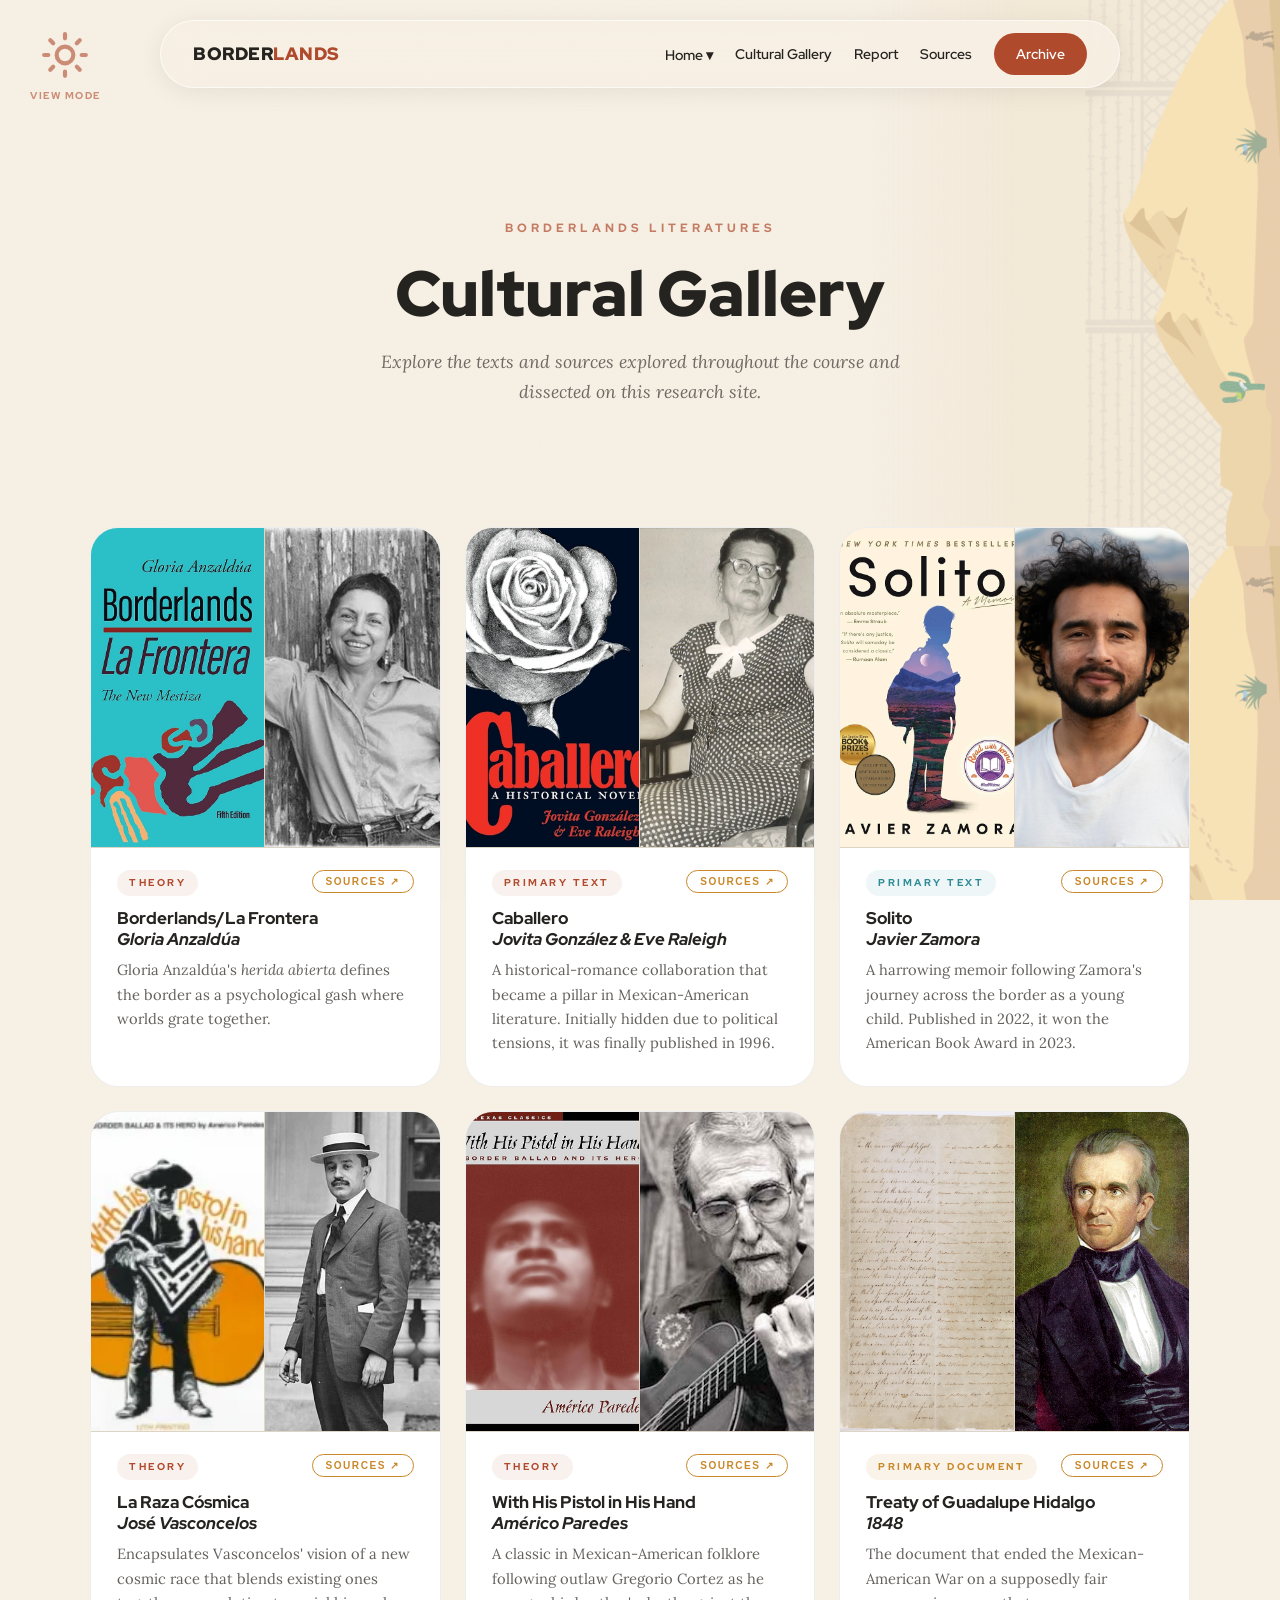
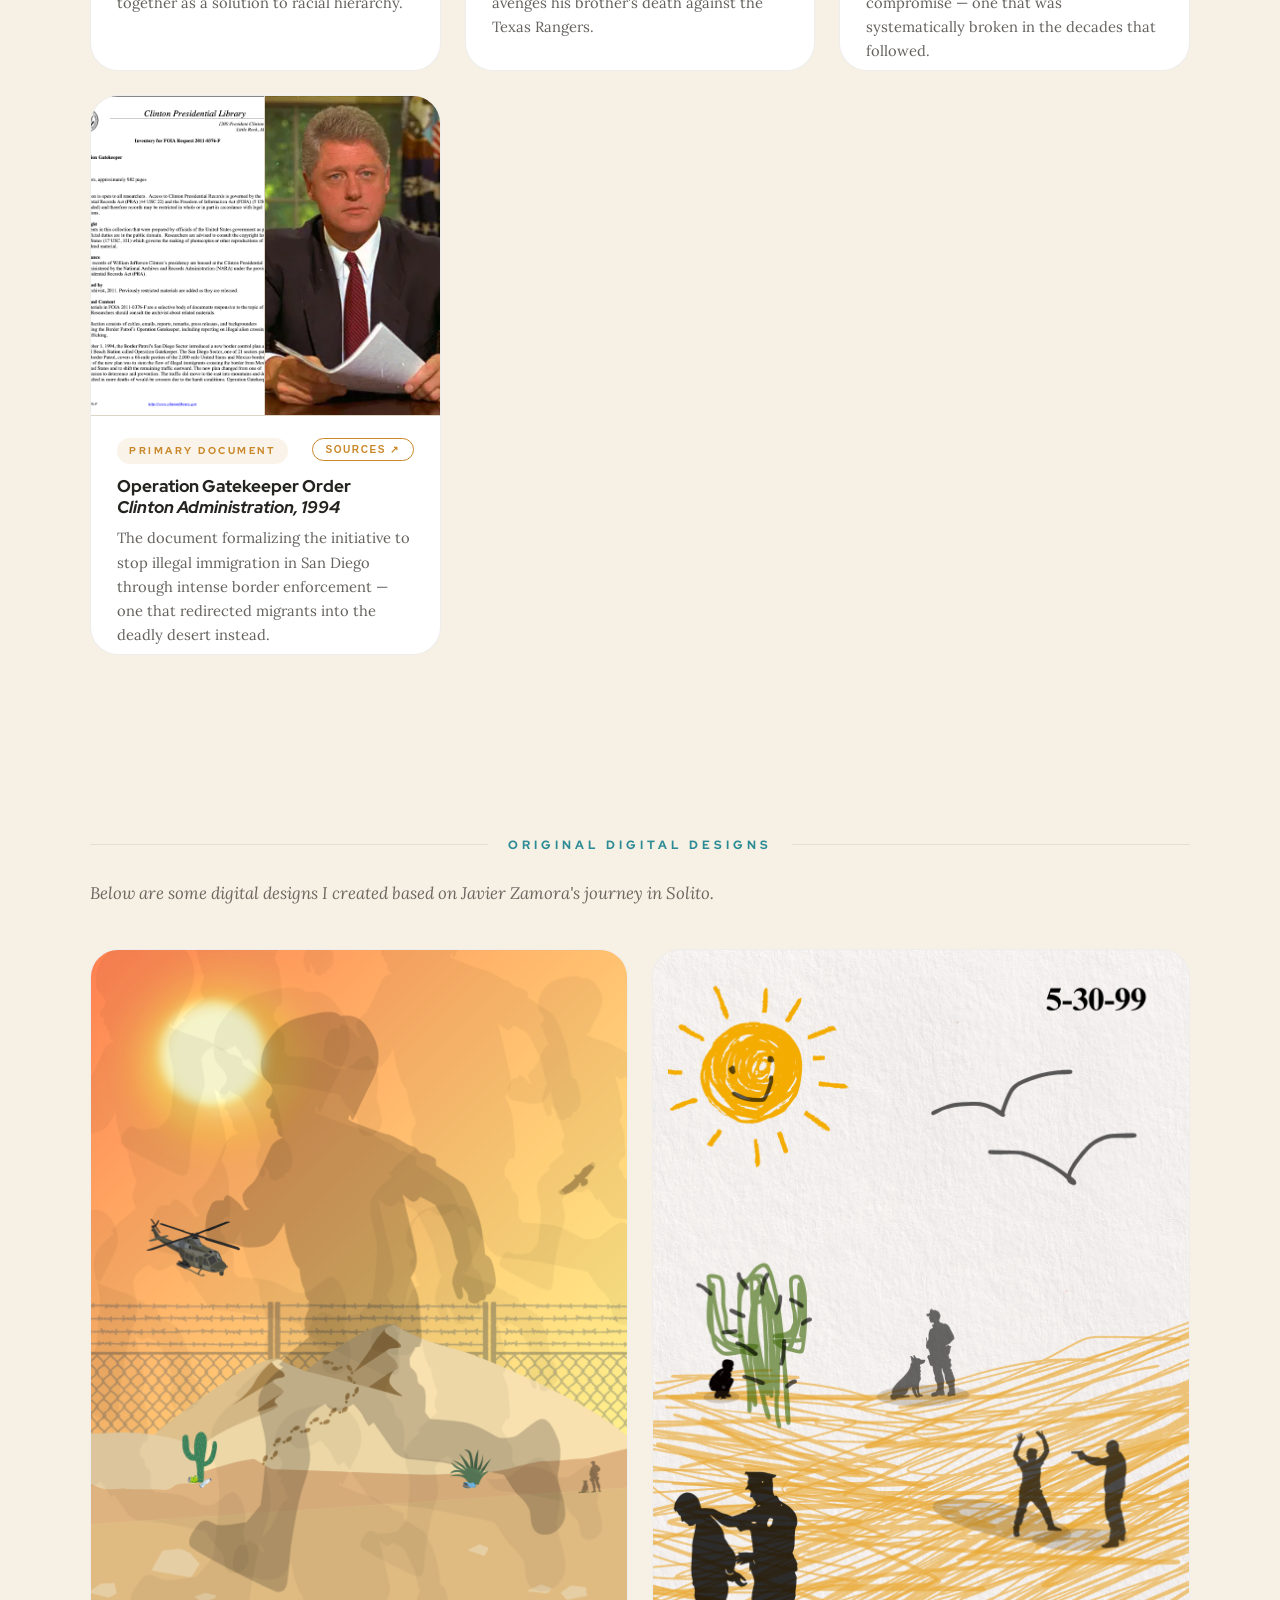
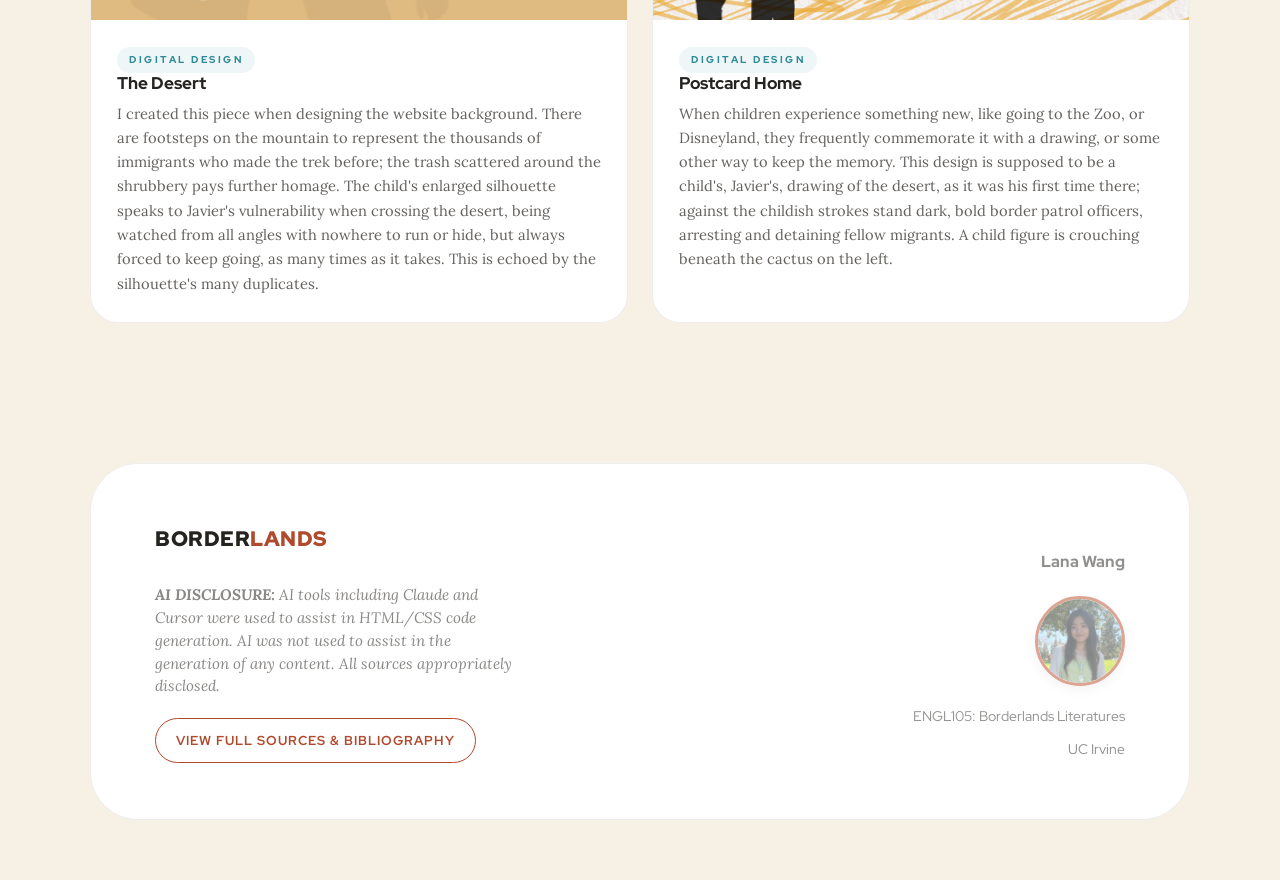
==== commit e204ea78: "Add files via upload" ====
--- a/gallery.html
+++ b/gallery.html
@@ -14,6 +14,7 @@
             <circle cx="12" cy="12" r="4"/>
             <path d="M12 2v2M12 20v2M4.93 4.93l1.41 1.41M17.66 17.66l1.41 1.41M2 12h2M20 12h2M6.34 17.66l-1.41 1.41M19.07 4.93l-1.41 1.41"/>
         </svg>
+        <p>View Mode</p>
     </div>
 
     <nav class="glass-nav">
@@ -358,6 +359,8 @@
                 <div class="logo footer-logo">Border<span>lands</span></div>
                 <p class="footer-sub"><strong>AI DISCLOSURE:</strong> AI tools including Claude and Cursor were used to assist in HTML/CSS code generation. AI was not used to assist in the generation of any content.
                 All sources appropriately disclosed.</p>
+                
+                <a href="sources.html" class="footer-sources-btn">View Full Sources & Bibliography</a>
             </div>
             <div class="footer-right">
                 <p class="footer-credit">Lana Wang</p>
--- a/style.css
+++ b/style.css
@@ -1637,4 +1637,248 @@
 [data-theme="dark"] .footer-avatar {
     border-color: var(--gold) !important;
     filter: brightness(1.2) contrast(1.1) !important;
+}
+
+/* TABLET/MOBILE ADJUSTMENTS */
+@media (max-width: 820px) {
+    .cactus-home-wrapper {
+        width: 140px;
+        left: -10px; /* Scoot it left to make room for text */
+        margin-bottom: 15px;
+        opacity: 0.8; /* Make it subtler so it doesn't distract from the question */
+    }
+}
+
+@media (max-width: 480px) {
+    .cactus-home-wrapper {
+        /* On very small phones, it's often better to hide decorative 
+           elements that overlap the main reading text */
+        display: none; 
+    }
+}
+
+.cactus-base-img {
+    width: 100%;
+    height: auto;
+    display: block;
+    mix-blend-mode: multiply; 
+}
+
+/* --- RESPONSIVE GLASS NAV --- */
+
+.glass-nav {
+    display: flex;
+    justify-content: space-between;
+    align-items: center;
+    background: rgba(247, 240, 228, 0.88);
+    backdrop-filter: blur(20px);
+    -webkit-backdrop-filter: blur(20px);
+    padding: 12px 32px;
+    margin: 20px auto;
+    width: 90%; /* Slightly wider on mobile */
+    max-width: 960px;
+    border-radius: 100px;
+    border: 1px solid rgba(255, 255, 255, 0.6);
+    position: sticky;
+    top: 20px;
+    z-index: 2000;
+}
+
+/* Mobile Nav Adjustments */
+@media (max-width: 768px) {
+    .glass-nav {
+        padding: 10px 18px;
+        width: 95%;
+    }
+    
+    .logo {
+        font-size: 0.95rem; /* Shorter logo text */
+    }
+
+    .nav-links {
+        gap: 12px; /* Tighten the space between links */
+    }
+
+    .nav-links a {
+        font-size: 0.75rem; /* Smaller text for links */
+    }
+
+    .pill-btn {
+        padding: 6px 14px; /* Smaller button */
+    }
+}
+
+/* Hide the spinning sun on mobile so it doesn't overlap the logo */
+@media (max-width: 1024px) {
+    .sun-container {
+        display: none; 
+    }
+}
+
+/* --- MOBILE WARNING POPUP --- */
+.mobile-warning-overlay {
+    display: none; /* Hidden by default; JS will show it */
+    position: fixed;
+    inset: 0;
+    background: rgba(37, 35, 32, 0.95); /* Dark semi-transparent */
+    z-index: 9999;
+    align-items: center;
+    justify-content: center;
+    padding: 20px;
+    backdrop-filter: blur(8px);
+}
+
+.warning-content {
+    background: var(--sand);
+    padding: 40px 30px;
+    border-radius: var(--radius-card);
+    text-align: center;
+    max-width: 400px;
+    border: 2px solid var(--terracotta);
+    box-shadow: 0 20px 50px rgba(0,0,0,0.3);
+}
+
+.warning-icon {
+    font-size: 3rem;
+    margin-bottom: 15px;
+}
+
+.warning-content h3 {
+    color: var(--terracotta);
+    font-family: 'Lora', serif;
+    margin-bottom: 15px;
+}
+
+.warning-content p {
+    font-size: 0.95rem;
+    line-height: 1.6;
+    margin-bottom: 25px;
+    color: var(--charcoal-mid);
+}
+
+.close-warning-btn {
+    background: var(--terracotta);
+    color: white;
+    border: none;
+    padding: 12px 30px;
+    border-radius: 50px;
+    font-weight: 800;
+    text-transform: uppercase;
+    letter-spacing: 1px;
+    cursor: pointer;
+    transition: transform 0.2s;
+}
+
+.close-warning-btn:hover {
+    transform: scale(1.05);
+}
+
+/* --- DROP-DOWN FIX --- */
+
+/* Keep the desktop hover working as usual */
+@media (padding-left: 0.1px) { /* Simple way to target desktop mouse users */
+    .dropdown:hover .dropdown-content {
+        visibility: visible;
+        opacity: 1;
+        transform: translateX(-50%) translateY(0);
+    }
+}
+
+/* The 'Active' state for Mobile/Touch */
+.dropdown.is-active .dropdown-content {
+    visibility: visible;
+    opacity: 1;
+    transform: translateX(-50%) translateY(0);
+    pointer-events: auto;
+}
+
+/* Ensure the dropdown-content is hidden and doesn't block clicks when closed */
+.dropdown-content {
+    visibility: hidden;
+    opacity: 0;
+    pointer-events: none; /* Crucial: prevents ghost-clicks on invisible links */
+    /* ... keep your existing transition and styling ... */
+}
+
+/* --- FOOTER SOURCES BUTTON --- */
+
+.footer-left {
+    display: flex;
+    flex-direction: column;
+    align-items: flex-start;
+    gap: 15px; /* Spacing between logo, text, and button */
+}
+
+.footer-sources-btn {
+    display: inline-block;
+    padding: 10px 20px;
+    background: transparent;
+    color: var(--terracotta) !important;
+    border: 1.5px solid var(--terracotta);
+    border-radius: 50px;
+    font-size: 0.8rem;
+    font-weight: 700;
+    text-transform: uppercase;
+    letter-spacing: 1px;
+    text-decoration: none;
+    transition: all 0.3s ease;
+    margin-top: 5px;
+}
+
+.footer-sources-btn:hover {
+    background: var(--terracotta);
+    color: var(--white) !important;
+    transform: translateY(-2px);
+    box-shadow: 0 4px 12px rgba(176, 74, 45, 0.2);
+}
+
+/* Dark Mode adjustment */
+[data-theme="dark"] .footer-sources-btn {
+    border-color: var(--gold);
+    color: var(--gold) !important;
+}
+
+[data-theme="dark"] .footer-sources-btn:hover {
+    background: var(--gold);
+    color: var(--white) !important;
+}
+
+/* --- SUN CONTAINER & LABEL CENTERING --- */
+
+.sun-container {
+    position: fixed;
+    top: 30px;
+    left: 30px;
+    z-index: 3000;
+    cursor: pointer;
+    
+    /* Flexbox magic to stack and center */
+    display: flex;
+    flex-direction: column;
+    align-items: center; 
+    gap: 6px; /* Space between the sun and the text */
+}
+
+.sun-container p {
+    margin: 0; /* Removes default paragraph spacing */
+    font-family: 'Red Hat Display', sans-serif;
+    font-size: 0.65rem;
+    font-weight: 800;
+    text-transform: uppercase;
+    letter-spacing: 1.5px;
+    color: var(--terracotta);
+    opacity: 0.6;
+    transition: all 0.3s ease;
+    white-space: nowrap;
+}
+
+/* Sync the label with the sun's hover state */
+.sun-container:hover p {
+    opacity: 1;
+    color: var(--gold);
+}
+
+/* Dark Mode adjustment */
+[data-theme="dark"] .sun-container p {
+    color: var(--gold);
 }
